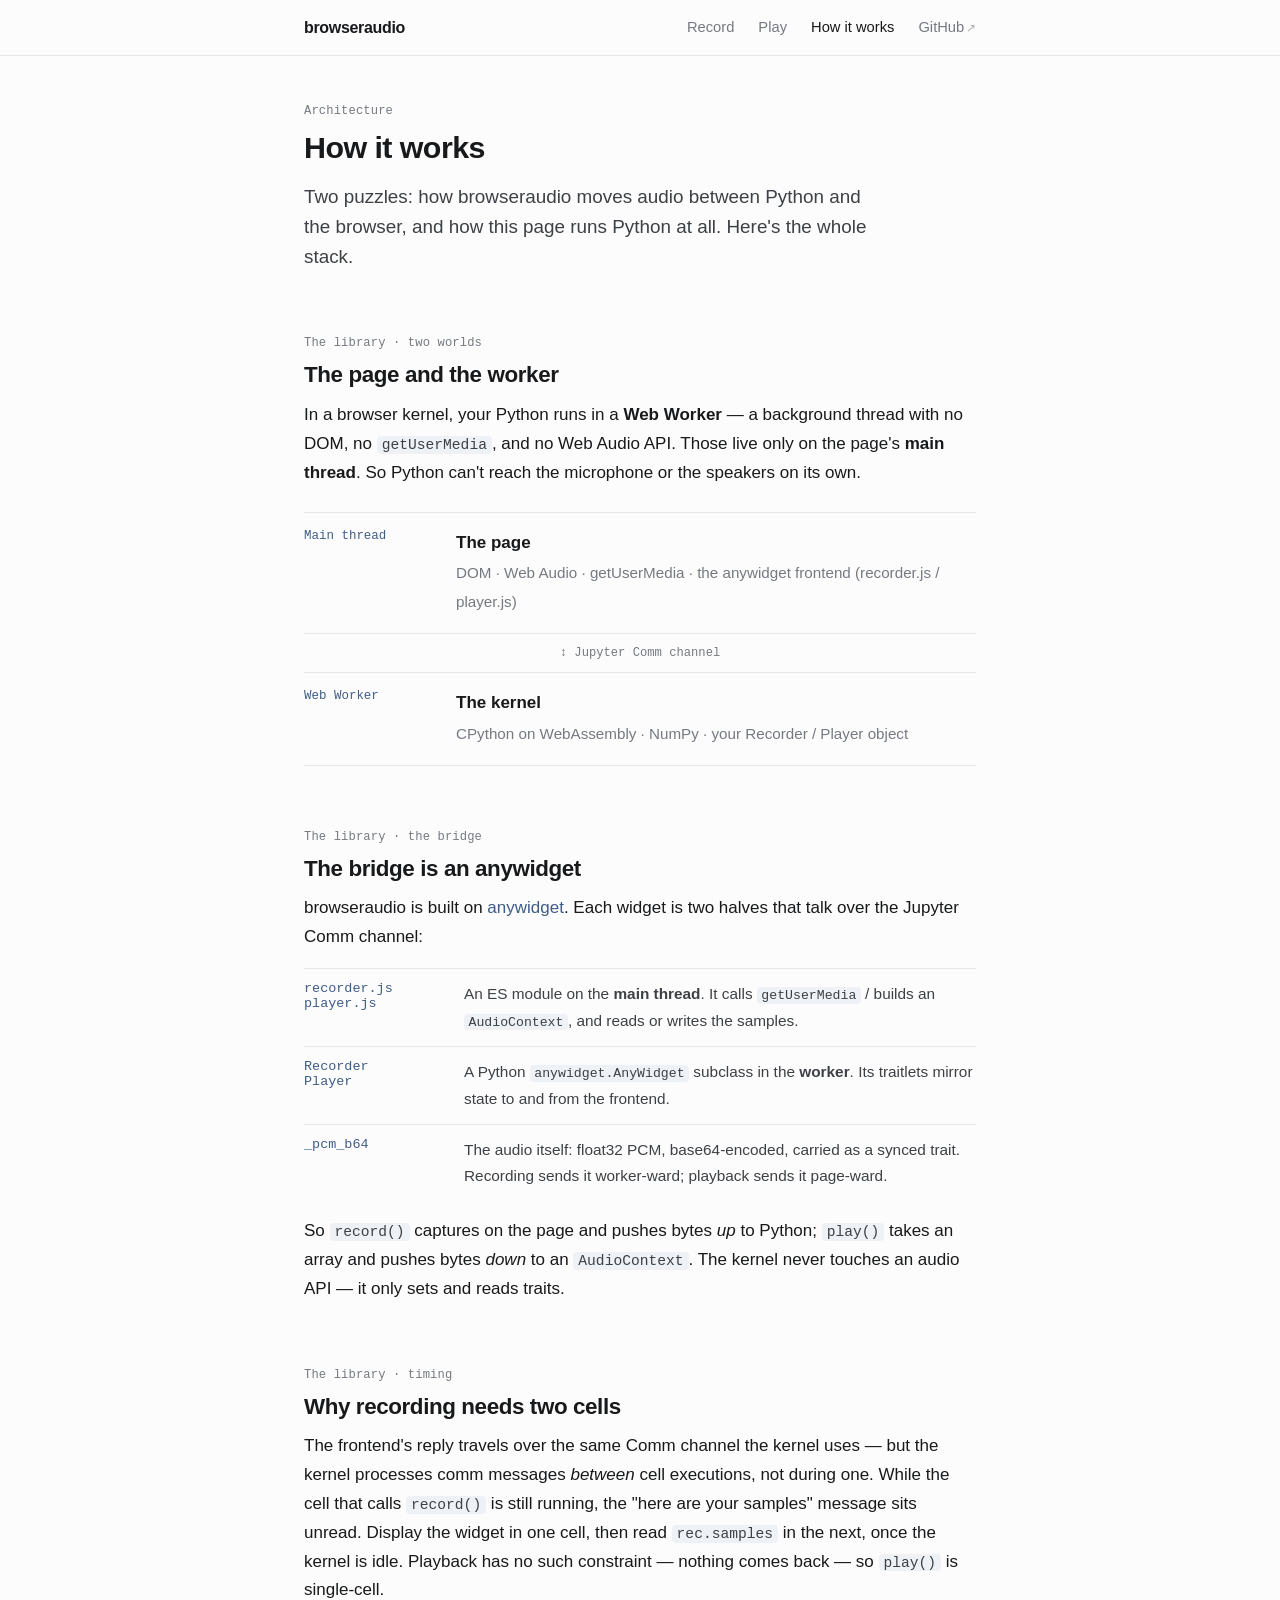
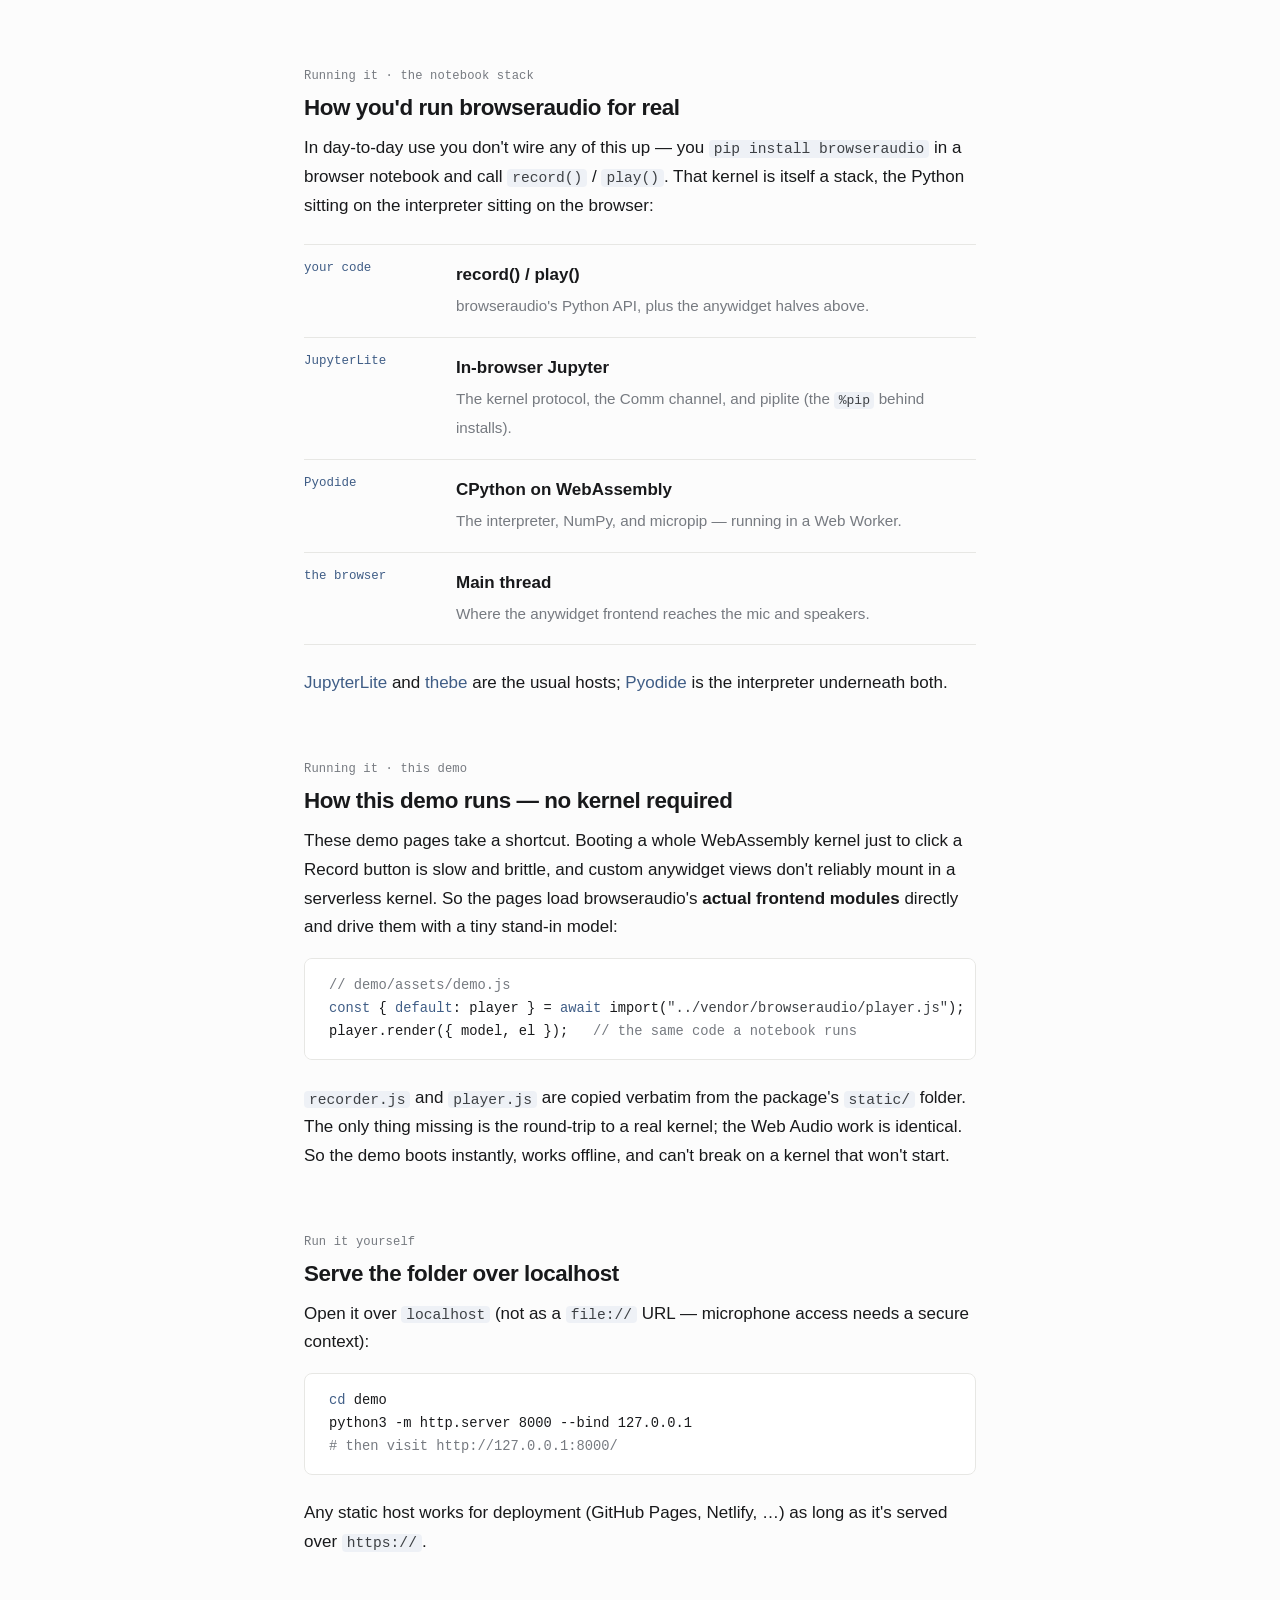
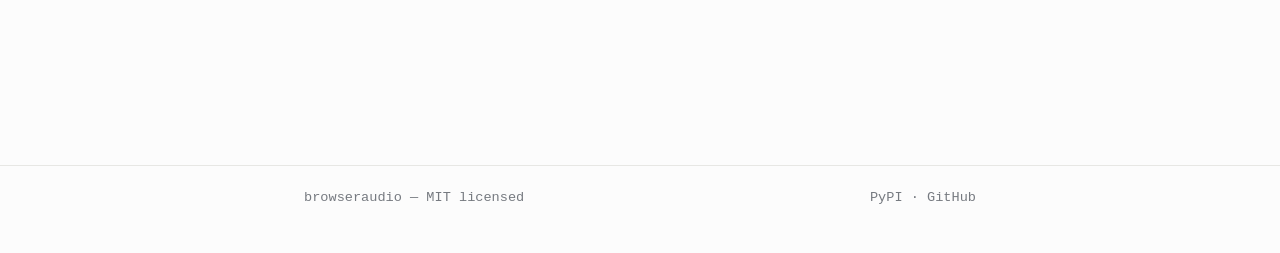
==== demo/how-it-works.html @ 26c74cc2 "Add test suite + CI workflow" ====
<!DOCTYPE html>
<html lang="en">
<head>
<meta charset="utf-8" />
<meta name="viewport" content="width=device-width, initial-scale=1" />
<title>How it works · browseraudio</title>
<meta name="description" content="The architecture behind browseraudio and this demo: anywidget, the main-thread/worker bridge, the JupyterLite / Pyodide notebook stack, and how the demo runs without a kernel." />
<link rel="stylesheet" href="assets/style.css" />
</head>
<body>

<nav class="nav">
  <div class="nav-inner wrap">
    <a class="brand" href="index.html">browseraudio</a>
    <div class="nav-links">
      <a href="record.html">Record</a>
      <a href="play.html">Play</a>
      <a href="how-it-works.html" class="active">How it works</a>
      <a class="ext" href="https://github.com/jiaweil6/browseraudio">GitHub</a>
    </div>
  </div>
</nav>

<main class="wrap">
  <p class="label">Architecture</p>
  <h1>How it works</h1>
  <p class="lead">
    Two puzzles: how browseraudio moves audio between Python and the browser, and how
    this page runs Python at all. Here's the whole stack.
  </p>

  <section>
    <p class="label">The library · two worlds</p>
    <h2>The page and the worker</h2>
    <p>
      In a browser kernel, your Python runs in a <b>Web Worker</b> — a background thread
      with no DOM, no <code>getUserMedia</code>, and no Web Audio API. Those live only on
      the page's <b>main thread</b>. So Python can't reach the microphone or the speakers
      on its own.
    </p>
    <div class="stack">
      <div class="layer">
        <span class="badge">Main thread</span>
        <span class="desc"><b>The page</b><span>DOM · Web Audio · getUserMedia · the anywidget frontend (recorder.js / player.js)</span></span>
      </div>
      <div class="split-note">↕  Jupyter Comm channel</div>
      <div class="layer">
        <span class="badge">Web Worker</span>
        <span class="desc"><b>The kernel</b><span>CPython on WebAssembly · NumPy · your Recorder / Player object</span></span>
      </div>
    </div>
  </section>

  <section>
    <p class="label">The library · the bridge</p>
    <h2>The bridge is an anywidget</h2>
    <p>
      browseraudio is built on <a href="https://anywidget.dev">anywidget</a>. Each widget
      is two halves that talk over the Jupyter Comm channel:
    </p>
    <dl class="dl">
      <div><dt>recorder.js<br>player.js</dt><dd>An ES module on the <b>main thread</b>. It calls <code>getUserMedia</code> / builds an <code>AudioContext</code>, and reads or writes the samples.</dd></div>
      <div><dt>Recorder<br>Player</dt><dd>A Python <code>anywidget.AnyWidget</code> subclass in the <b>worker</b>. Its traitlets mirror state to and from the frontend.</dd></div>
      <div><dt>_pcm_b64</dt><dd>The audio itself: float32 PCM, base64-encoded, carried as a synced trait. Recording sends it worker-ward; playback sends it page-ward.</dd></div>
    </dl>
    <p>
      So <code>record()</code> captures on the page and pushes bytes <em>up</em> to Python;
      <code>play()</code> takes an array and pushes bytes <em>down</em> to an
      <code>AudioContext</code>. The kernel never touches an audio API — it only sets and
      reads traits.
    </p>
  </section>

  <section id="two-cells">
    <p class="label">The library · timing</p>
    <h2>Why recording needs two cells</h2>
    <p>
      The frontend's reply travels over the same Comm channel the kernel uses — but the
      kernel processes comm messages <em>between</em> cell executions, not during one.
      While the cell that calls <code>record()</code> is still running, the "here are your
      samples" message sits unread. Display the widget in one cell, then read
      <code>rec.samples</code> in the next, once the kernel is idle. Playback has no such
      constraint — nothing comes back — so <code>play()</code> is single-cell.
    </p>
  </section>

  <section>
    <p class="label">Running it · the notebook stack</p>
    <h2>How you'd run browseraudio for real</h2>
    <p>
      In day-to-day use you don't wire any of this up — you <code>pip install
      browseraudio</code> in a browser notebook and call <code>record()</code> /
      <code>play()</code>. That kernel is itself a stack, the Python sitting on the
      interpreter sitting on the browser:
    </p>
    <div class="stack">
      <div class="layer"><span class="badge">your code</span><span class="desc"><b>record() / play()</b><span>browseraudio's Python API, plus the anywidget halves above.</span></span></div>
      <div class="layer"><span class="badge">JupyterLite</span><span class="desc"><b>In-browser Jupyter</b><span>The kernel protocol, the Comm channel, and piplite (the <code>%pip</code> behind installs).</span></span></div>
      <div class="layer"><span class="badge">Pyodide</span><span class="desc"><b>CPython on WebAssembly</b><span>The interpreter, NumPy, and micropip — running in a Web Worker.</span></span></div>
      <div class="layer"><span class="badge">the browser</span><span class="desc"><b>Main thread</b><span>Where the anywidget frontend reaches the mic and speakers.</span></span></div>
    </div>
    <p>
      <a href="https://jupyterlite.readthedocs.io/">JupyterLite</a> and
      <a href="https://thebe.readthedocs.io/">thebe</a> are the usual hosts;
      <a href="https://pyodide.org">Pyodide</a> is the interpreter underneath both.
    </p>
  </section>

  <section>
    <p class="label">Running it · this demo</p>
    <h2>How this demo runs — no kernel required</h2>
    <p>
      These demo pages take a shortcut. Booting a whole WebAssembly kernel just to click
      a Record button is slow and brittle, and custom anywidget views don't reliably mount
      in a serverless kernel. So the pages load browseraudio's <b>actual frontend
      modules</b> directly and drive them with a tiny stand-in model:
    </p>
    <pre class="code"><span class="c">// demo/assets/demo.js</span>
<span class="k">const</span> { <span class="k">default</span>: player } = <span class="k">await</span> import(<span class="s">"../vendor/browseraudio/player.js"</span>);
player.render({ model, el });   <span class="c">// the same code a notebook runs</span></pre>
    <p>
      <code>recorder.js</code> and <code>player.js</code> are copied verbatim from the
      package's <code>static/</code> folder. The only thing missing is the round-trip to a
      real kernel; the Web Audio work is identical. So the demo boots instantly, works
      offline, and can't break on a kernel that won't start.
    </p>
  </section>

  <section>
    <p class="label">Run it yourself</p>
    <h2>Serve the folder over localhost</h2>
    <p>Open it over <code>localhost</code> (not as a <code>file://</code> URL — microphone access needs a secure context):</p>
    <pre class="code"><span class="k">cd</span> demo
python3 -m http.server 8000 --bind 127.0.0.1
<span class="c"># then visit http://127.0.0.1:8000/</span></pre>
    <p>Any static host works for deployment (GitHub Pages, Netlify, …) as long as it's served over <code>https://</code>.</p>
  </section>
</main>

<footer>
  <div class="wrap">
    <span>browseraudio — MIT licensed</span>
    <span><a href="https://pypi.org/project/browseraudio/">PyPI</a> · <a href="https://github.com/jiaweil6/browseraudio">GitHub</a></span>
  </div>
</footer>

</body>
</html>
---- demo/assets/style.css ----
/* browseraudio demo — editorial / minimal, ink + one quiet accent */

:root {
  /* color */
  --bg: #fcfcfc;
  --surface: #ffffff;
  --ink: #18191b;
  --ink-soft: #3d4044;
  --muted: #767a80;
  --faint: #e7e7e4;            /* hairline */
  --accent: #3f5d86;           /* quiet slate-blue */
  --accent-strong: #34507a;
  --accent-tint: #eef1f6;

  /* spacing scale (8px base) */
  --s1: 4px; --s2: 8px; --s3: 12px; --s4: 16px;
  --s5: 24px; --s6: 32px; --s7: 48px; --s8: 64px; --s9: 96px;

  /* type & layout */
  --sans: -apple-system, BlinkMacSystemFont, "Segoe UI", Roboto, Helvetica, Arial, sans-serif;
  --mono: ui-monospace, SFMono-Regular, "SF Mono", Menlo, Consolas, monospace;
  --measure: 45rem;            /* ~720px reading column */
  --r: 8px;
}

@media (prefers-color-scheme: dark) {
  :root {
    --bg: #161719;
    --surface: #1b1d20;
    --ink: #e9e9e6;
    --ink-soft: #c3c4c1;
    --muted: #8d9095;
    --faint: #2a2c2f;
    --accent: #8da7cc;
    --accent-strong: #a6bbda;
    --accent-tint: #20262f;
  }
}

* { box-sizing: border-box; }
html { -webkit-text-size-adjust: 100%; }
body {
  margin: 0;
  background: var(--bg);
  color: var(--ink);
  font: 400 17px/1.7 var(--sans);
  -webkit-font-smoothing: antialiased;
}

/* ---------- Typography ---------- */
h1, h2, h3 { color: var(--ink); font-weight: 600; line-height: 1.18; letter-spacing: -0.018em; }
h1 { font-size: 1.9rem; margin: 0 0 var(--s4); }
h2 { font-size: 1.4rem; margin: 0 0 var(--s3); }
h3 { font-size: 1.05rem; margin: 0 0 var(--s2); letter-spacing: -0.01em; }
p { margin: 0 0 var(--s4); }
a { color: var(--accent); text-decoration: none; }
a:hover { color: var(--accent-strong); text-decoration: underline; text-underline-offset: 2px; }
strong, b { font-weight: 600; }
em { font-style: italic; }

.label {
  font: 0.76rem var(--mono); color: var(--muted); letter-spacing: 0.01em;
  margin: 0 0 var(--s3);
}
.lead { font-size: 1.18rem; line-height: 1.6; color: var(--ink-soft); max-width: 54ch; }
.muted { color: var(--muted); }
.mt7 { margin-top: var(--s7); }

code:not([class]) {
  font-family: var(--mono); font-size: 0.86em;
  color: var(--ink-soft); background: var(--accent-tint);
  padding: 0.06em 0.34em; border-radius: 4px;
}

/* ---------- Layout ---------- */
.wrap { max-width: var(--measure); margin: 0 auto; padding-left: var(--s5); padding-right: var(--s5); }
main { padding-top: var(--s7); padding-bottom: var(--s9); }
section { margin-top: var(--s8); }
.rule { border: 0; border-top: 1px solid var(--faint); margin: var(--s7) 0; }

/* ---------- Nav ---------- */
.nav {
  height: 56px;
  border-bottom: 1px solid var(--faint);
  position: sticky; top: 0; z-index: 50;
  background: color-mix(in srgb, var(--bg) 88%, transparent);
  backdrop-filter: saturate(140%) blur(8px);
}
.nav-inner { display: flex; align-items: center; gap: var(--s5); height: 100%; }
.brand { color: var(--ink); font-weight: 600; letter-spacing: -0.02em; font-size: 1rem; }
.brand:hover { text-decoration: none; }
.nav-links { display: flex; align-items: center; gap: var(--s5); margin-left: auto; }
.nav-links a { color: var(--muted); font-size: 0.92rem; }
.nav-links a:hover { color: var(--ink); text-decoration: none; }
.nav-links a.active { color: var(--ink); }
.nav-links .ext::after { content: "↗"; font-size: 0.8em; margin-left: 0.15em; opacity: 0.6; }

/* ---------- Hero ---------- */
.hero { padding-top: var(--s6); }
.hero h1 { font-size: clamp(2.1rem, 4.6vw, 2.7rem); line-height: 1.08; margin-bottom: var(--s4); }
.hero .lead { max-width: 38ch; }
.cta { display: flex; gap: var(--s6); margin-top: var(--s6); font-size: 1.02rem; }
.cta a { font-weight: 600; }
.cta a .arr { color: var(--muted); font-weight: 400; }
.cta a.secondary { color: var(--muted); font-weight: 500; }

/* ---------- Numbered index (features / steps) ---------- */
.index { margin: var(--s6) 0; border-top: 1px solid var(--faint); }
.index .row {
  display: grid; grid-template-columns: 2.4rem 9.5rem 1fr auto;
  gap: var(--s4); align-items: baseline;
  padding: var(--s4) 0; border-bottom: 1px solid var(--faint);
  color: var(--ink);
}
a.row:hover { text-decoration: none; }
a.row:hover .name { color: var(--accent-strong); }
a.row:hover .arr { transform: translateX(3px); }
.index .num { font: 0.82rem var(--mono); color: var(--muted); }
.index .name { font-weight: 600; }
.index .desc { color: var(--ink-soft); font-size: 0.97rem; }
.index .arr { color: var(--muted); transition: transform .12s ease; }
.index .row.soon { color: var(--muted); }
.index .row.soon .name { color: var(--muted); font-weight: 500; }
.tag { font: 0.7rem var(--mono); color: var(--muted); border: 1px solid var(--faint); padding: 0.05rem 0.4rem; border-radius: 999px; margin-left: var(--s2); }

/* ---------- Section heading ---------- */
.head { margin-bottom: var(--s5); }
.head h2 { margin-bottom: var(--s2); }

/* ---------- Run bar ---------- */
.runbar {
  display: flex; align-items: center; gap: var(--s4);
  padding: var(--s3) 0; margin: var(--s5) 0 var(--s6);
  border-top: 1px solid var(--faint); border-bottom: 1px solid var(--faint);
}
.run-all {
  background: none; border: 0; padding: 0; cursor: pointer;
  color: var(--accent); font: 600 0.92rem var(--sans);
}
.run-all:hover { color: var(--accent-strong); text-decoration: underline; text-underline-offset: 2px; }
.runbar .status { margin-left: auto; display: inline-flex; align-items: center; gap: var(--s2); font: 0.82rem var(--mono); color: var(--muted); }
.dot { width: 7px; height: 7px; border-radius: 999px; background: #4a8f5e; }
.dot.busy { background: #c08a3e; }

/* ---------- Editor cells ---------- */
.step-h { display: flex; align-items: baseline; gap: var(--s3); margin: var(--s7) 0 var(--s2); }
.step-h .n { font: 0.82rem var(--mono); color: var(--muted); }
.step-h h2 { font-size: 1.18rem; margin: 0; }

.cell { margin: var(--s4) 0 var(--s5); border: 1px solid var(--faint); border-radius: var(--r); overflow: hidden; background: var(--surface); }
.cell-head {
  display: flex; align-items: center; justify-content: space-between;
  padding: var(--s2) var(--s2) var(--s2) var(--s4);
  border-bottom: 1px solid var(--faint);
}
.cell-head .lang { font: 0.74rem var(--mono); color: var(--muted); }
.run {
  background: none; border: 0; cursor: pointer; color: var(--accent);
  font: 600 0.82rem var(--sans); padding: var(--s1) var(--s2); border-radius: 6px;
}
.run:hover { background: var(--accent-tint); color: var(--accent-strong); }
.run:active { transform: translateY(1px); }
.run[disabled] { opacity: 0.45; cursor: default; }
.cell-code {
  margin: 0; padding: var(--s4); overflow-x: auto;
  font: 0.875rem/1.7 var(--mono); color: var(--ink);
}
.cell-out { padding: var(--s4); border-top: 1px solid var(--faint); background: var(--bg); }
.cell-out::before {
  content: "output"; display: block; margin-bottom: var(--s3);
  font: 0.7rem var(--mono); letter-spacing: 0.04em; color: var(--muted);
}
.cell-out .result { margin: 0; font: 0.85rem/1.6 var(--mono); white-space: pre-wrap; color: var(--ink); }
.cell-out .muted { color: var(--muted); }

/* Python syntax highlight (hand-tagged, restrained) */
.cell-code .k { color: var(--accent); }
.cell-code .s { color: var(--ink-soft); }
.cell-code .n { color: var(--ink-soft); }
.cell-code .c { color: var(--muted); }
.cell-code .f { color: var(--ink); }

/* browseraudio's own widget elements rendered into .cell-out */
.cell-out .jupyter-button, .cell-out button {
  display: inline-flex; align-items: center; gap: var(--s1);
  background: var(--accent); color: #fff; border: 0;
  padding: var(--s2) var(--s4); border-radius: 7px;
  font: 600 0.9rem var(--sans); cursor: pointer;
}
.cell-out .jupyter-button:hover, .cell-out button:hover { background: var(--accent-strong); }
.cell-out button[disabled] { opacity: 0.5; cursor: default; }
.cell-out audio { display: block; width: 100%; margin-top: var(--s3); }
.cell-out > span { font: 0.84rem var(--mono); color: var(--muted); margin-left: var(--s2); }

/* ---------- Callout ---------- */
.callout {
  margin: var(--s5) 0; padding: var(--s1) 0 var(--s1) var(--s4);
  border-left: 2px solid var(--faint); color: var(--ink-soft);
  font-size: 0.96rem; line-height: 1.6;
}
.callout b { color: var(--ink); }

/* ---------- Static code block ---------- */
.code {
  font: 0.86rem/1.65 var(--mono); color: var(--ink);
  background: var(--surface); border: 1px solid var(--faint); border-radius: var(--r);
  padding: var(--s4) var(--s5); overflow-x: auto; margin: var(--s4) 0 var(--s5);
}
.code .c { color: var(--muted); }
.code .k { color: var(--accent); }
.code .s { color: var(--ink-soft); }

/* ---------- Stack (how it works) ---------- */
.stack { margin: var(--s5) 0; border-top: 1px solid var(--faint); }
.layer {
  display: grid; grid-template-columns: 8.5rem 1fr; gap: var(--s4);
  padding: var(--s4) 0; border-bottom: 1px solid var(--faint);
}
.layer .badge { font: 0.78rem var(--mono); color: var(--accent); }
.layer .desc b { display: block; margin-bottom: 2px; }
.layer .desc span { color: var(--muted); font-size: 0.95rem; }
.split-note {
  padding: var(--s3) 0; font: 0.76rem var(--mono); color: var(--muted);
  text-align: center; border-bottom: 1px solid var(--faint);
}

/* ---------- Definition list ---------- */
.dl { margin: var(--s4) 0; }
.dl div { display: grid; grid-template-columns: 9rem 1fr; gap: var(--s4); padding: var(--s3) 0; border-top: 1px solid var(--faint); }
.dl dt { margin: 0; font: 0.84rem var(--mono); color: var(--accent); }
.dl dd { margin: 0; color: var(--ink-soft); font-size: 0.96rem; }

/* ---------- Footer ---------- */
footer { margin-top: var(--s9); border-top: 1px solid var(--faint); }
footer .wrap {
  display: flex; justify-content: space-between; gap: var(--s4); flex-wrap: wrap;
  padding-top: var(--s5); padding-bottom: var(--s7);
  font: 0.85rem var(--mono); color: var(--muted);
}
footer a { color: var(--muted); }
footer a:hover { color: var(--ink); }

/* ---------- Responsive ---------- */
@media (max-width: 640px) {
  .index .row { grid-template-columns: 2rem 1fr; row-gap: var(--s1); }
  .index .desc { grid-column: 2; }
  .index .arr { display: none; }
  .layer { grid-template-columns: 1fr; gap: var(--s1); }
  .dl div { grid-template-columns: 1fr; gap: var(--s1); }
  .cta { flex-direction: column; gap: var(--s3); }
  .nav-links { gap: var(--s4); }
  .nav-links a:not(.active):not(.ext) { display: none; }
}
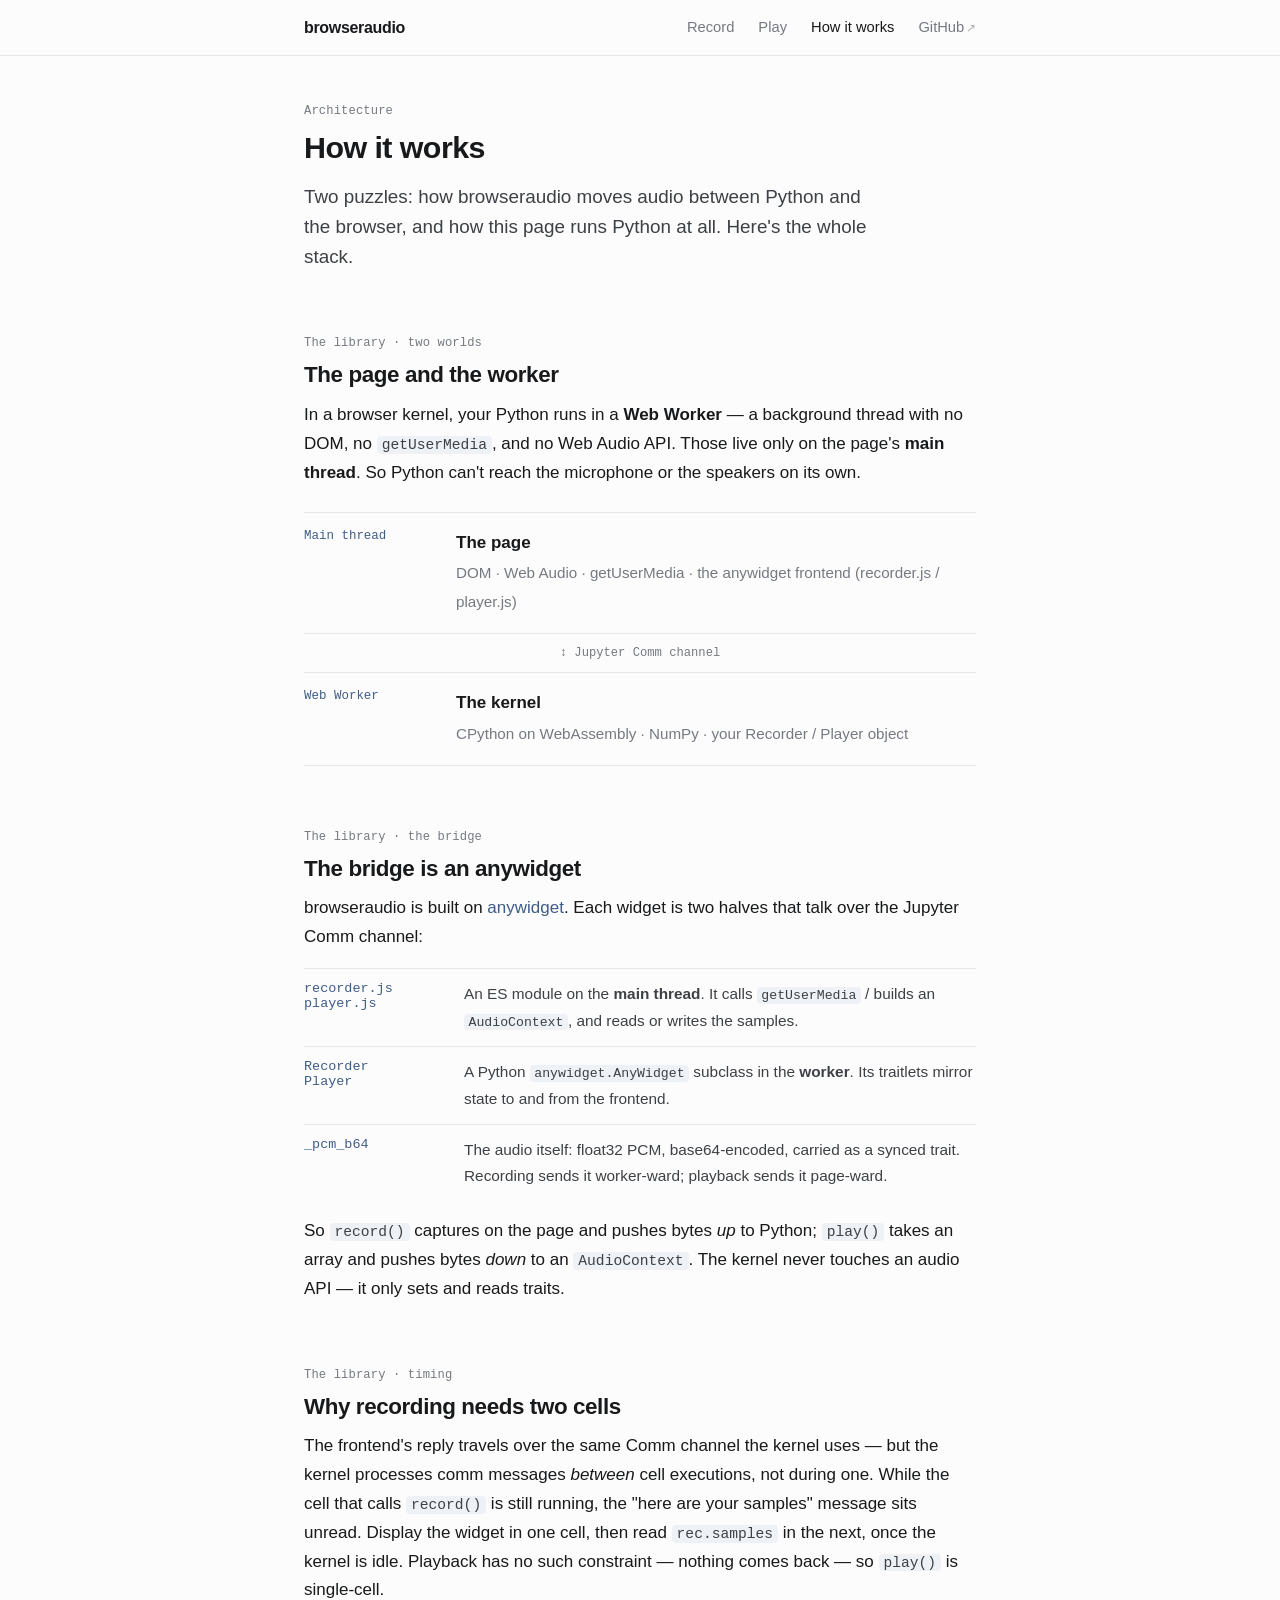
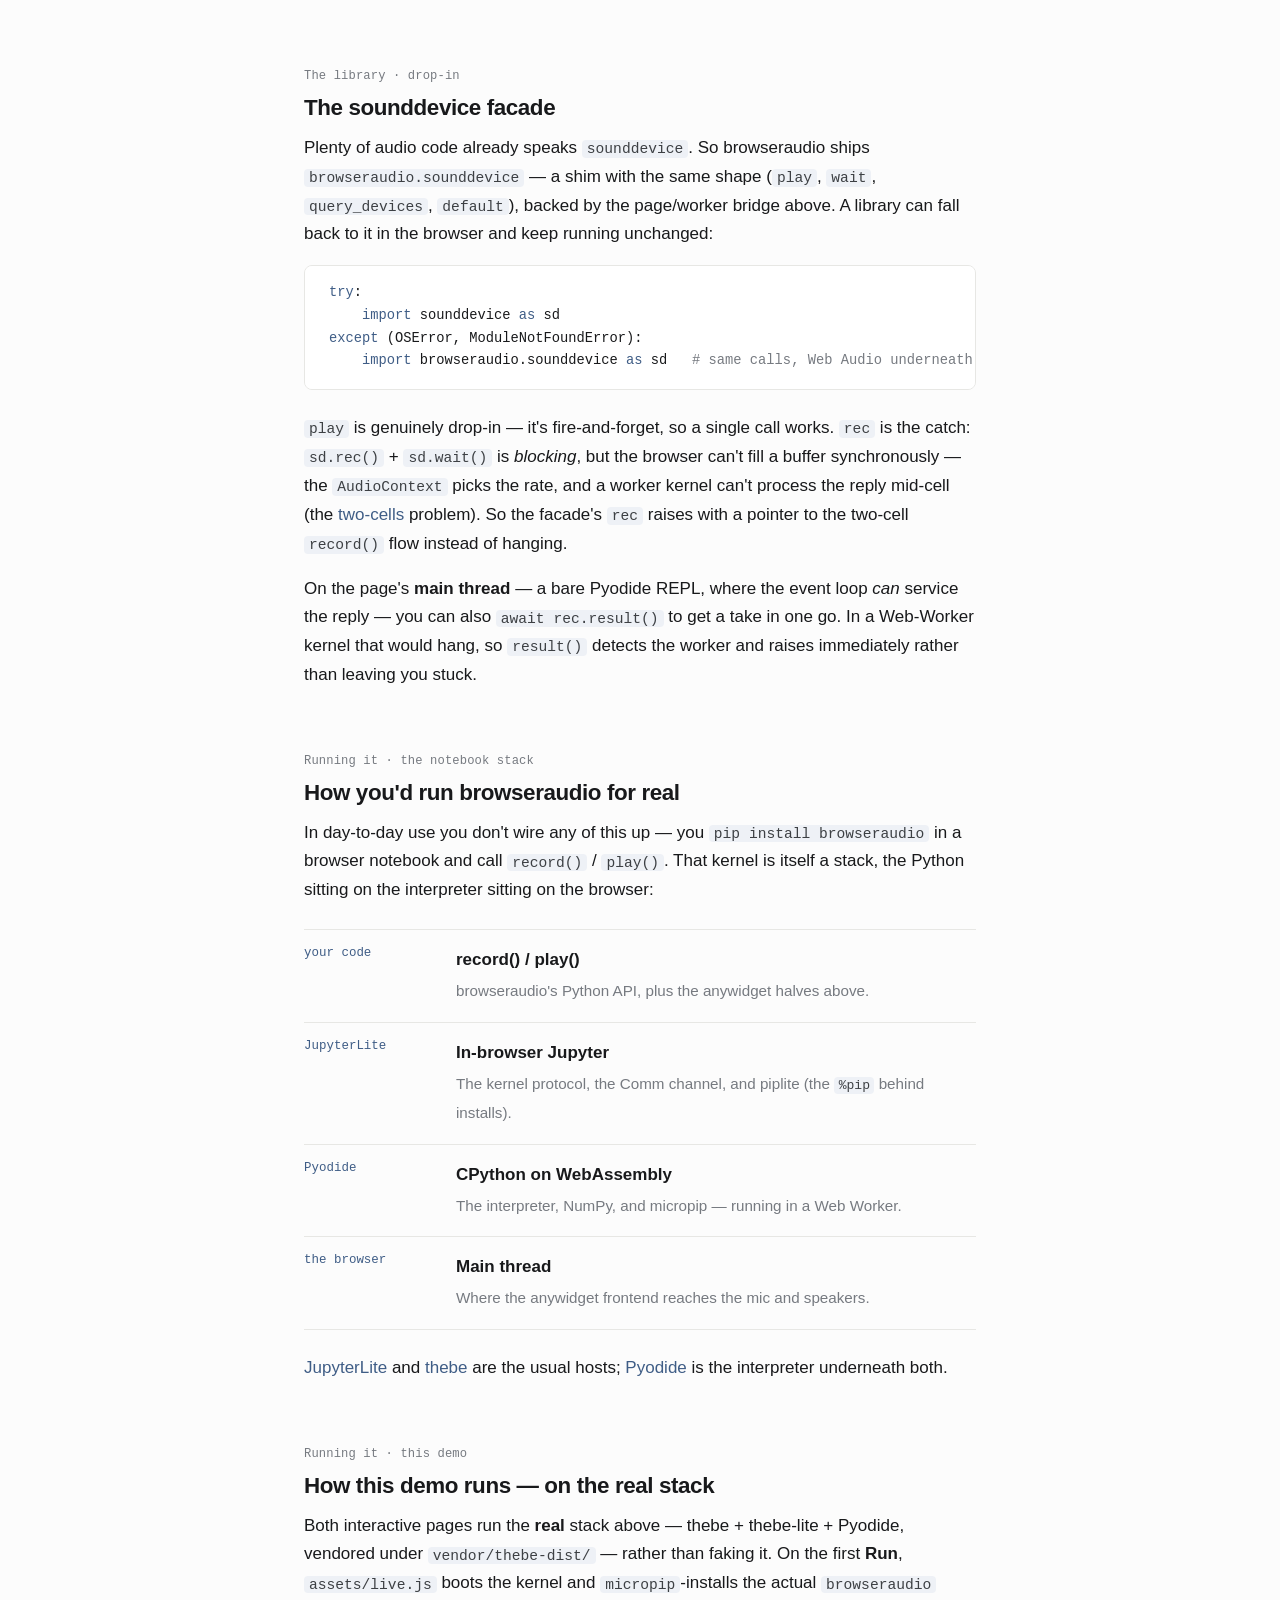
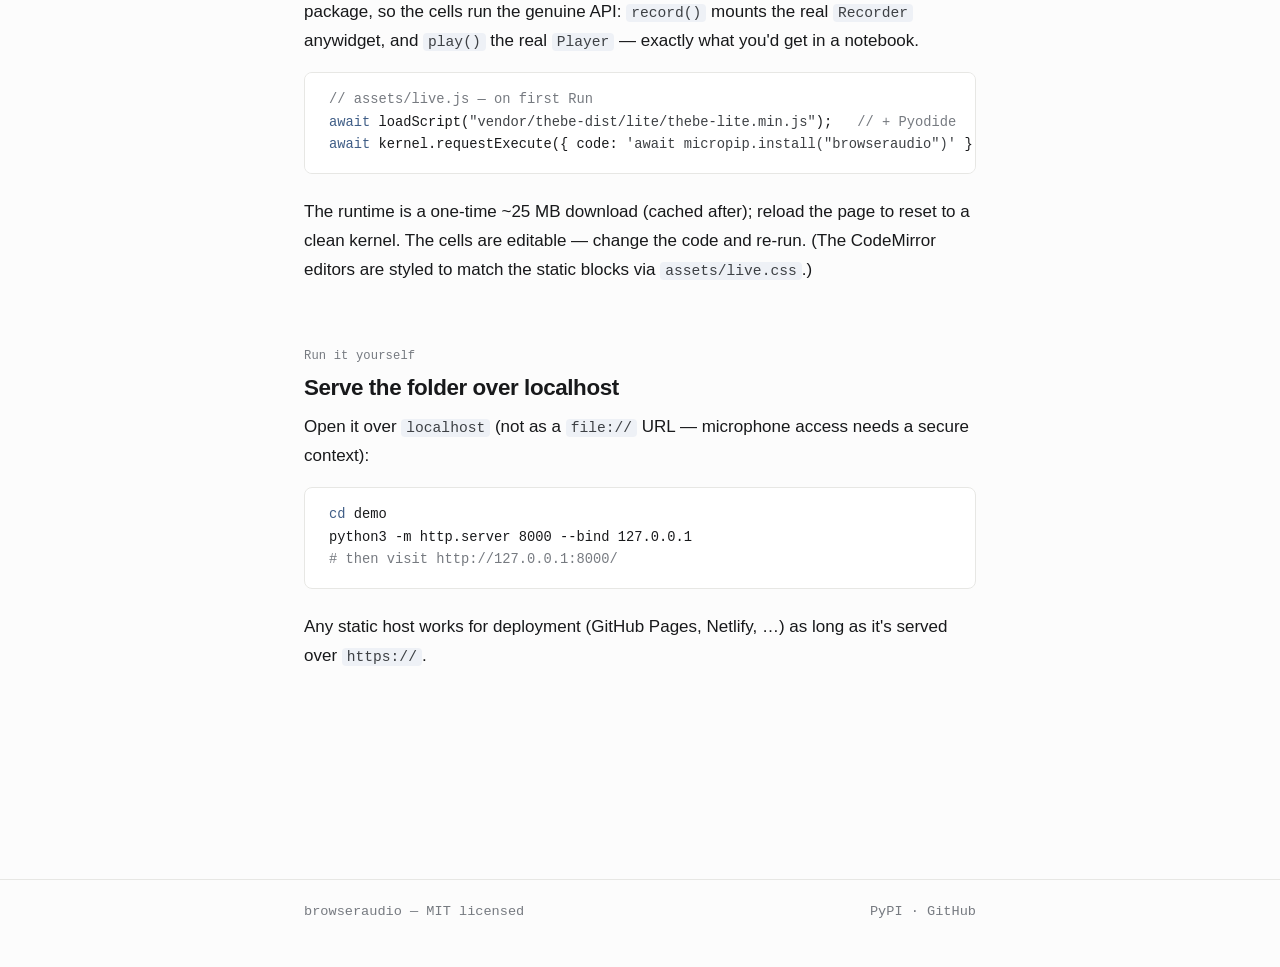
==== commit 0de6fd4a: "v0.3.0" ====
--- a/demo/how-it-works.html
+++ b/demo/how-it-works.html
@@ -4,7 +4,7 @@
 <meta charset="utf-8" />
 <meta name="viewport" content="width=device-width, initial-scale=1" />
 <title>How it works · browseraudio</title>
-<meta name="description" content="The architecture behind browseraudio and this demo: anywidget, the main-thread/worker bridge, the JupyterLite / Pyodide notebook stack, and how the demo runs without a kernel." />
+<meta name="description" content="The architecture behind browseraudio: anywidget, the main-thread/worker bridge, the sounddevice facade, the JupyterLite / Pyodide notebook stack, and how the demo runs the real thebe + Pyodide kernel in the browser." />
 <link rel="stylesheet" href="assets/style.css" />
 </head>
 <body>
@@ -84,6 +84,37 @@
     </p>
   </section>
 
+  <section id="facade">
+    <p class="label">The library · drop-in</p>
+    <h2>The sounddevice facade</h2>
+    <p>
+      Plenty of audio code already speaks
+      <a href="https://python-sounddevice.readthedocs.io"><code>sounddevice</code></a>. So
+      browseraudio ships <code>browseraudio.sounddevice</code> — a shim with the same shape
+      (<code>play</code>, <code>wait</code>, <code>query_devices</code>, <code>default</code>),
+      backed by the page/worker bridge above. A library can fall back to it in the browser and
+      keep running unchanged:
+    </p>
+    <pre class="code"><span class="k">try</span>:
+    <span class="k">import</span> sounddevice <span class="k">as</span> sd
+<span class="k">except</span> (OSError, ModuleNotFoundError):
+    <span class="k">import</span> browseraudio.sounddevice <span class="k">as</span> sd   <span class="c"># same calls, Web Audio underneath</span></pre>
+    <p>
+      <code>play</code> is genuinely drop-in — it's fire-and-forget, so a single call works.
+      <code>rec</code> is the catch: <code>sd.rec()</code> + <code>sd.wait()</code> is
+      <em>blocking</em>, but the browser can't fill a buffer synchronously — the
+      <code>AudioContext</code> picks the rate, and a worker kernel can't process the reply
+      mid-cell (the <a href="#two-cells">two-cells</a> problem). So the facade's <code>rec</code>
+      raises with a pointer to the two-cell <code>record()</code> flow instead of hanging.
+    </p>
+    <p>
+      On the page's <b>main thread</b> — a bare Pyodide REPL, where the event loop <em>can</em>
+      service the reply — you can also <code>await rec.result()</code> to get a take in one go. In
+      a Web-Worker kernel that would hang, so <code>result()</code> detects the worker and raises
+      immediately rather than leaving you stuck.
+    </p>
+  </section>
+
   <section>
     <p class="label">Running it · the notebook stack</p>
     <h2>How you'd run browseraudio for real</h2>
@@ -108,21 +139,22 @@
 
   <section>
     <p class="label">Running it · this demo</p>
-    <h2>How this demo runs — no kernel required</h2>
+    <h2>How this demo runs — on the real stack</h2>
     <p>
-      These demo pages take a shortcut. Booting a whole WebAssembly kernel just to click
-      a Record button is slow and brittle, and custom anywidget views don't reliably mount
-      in a serverless kernel. So the pages load browseraudio's <b>actual frontend
-      modules</b> directly and drive them with a tiny stand-in model:
+      Both interactive pages run the <b>real</b> stack above — thebe + thebe-lite + Pyodide,
+      vendored under <code>vendor/thebe-dist/</code> — rather than faking it. On the first
+      <b>Run</b>, <code>assets/live.js</code> boots the kernel and <code>micropip</code>-installs
+      the actual <code>browseraudio</code> package, so the cells run the genuine API:
+      <code>record()</code> mounts the real <code>Recorder</code> anywidget, and
+      <code>play()</code> the real <code>Player</code> — exactly what you'd get in a notebook.
     </p>
-    <pre class="code"><span class="c">// demo/assets/demo.js</span>
-<span class="k">const</span> { <span class="k">default</span>: player } = <span class="k">await</span> import(<span class="s">"../vendor/browseraudio/player.js"</span>);
-player.render({ model, el });   <span class="c">// the same code a notebook runs</span></pre>
+    <pre class="code"><span class="c">// assets/live.js — on first Run</span>
+<span class="k">await</span> loadScript(<span class="s">"vendor/thebe-dist/lite/thebe-lite.min.js"</span>);   <span class="c">// + Pyodide</span>
+<span class="k">await</span> kernel.requestExecute({ code: <span class="s">'await micropip.install("browseraudio")'</span> });</pre>
     <p>
-      <code>recorder.js</code> and <code>player.js</code> are copied verbatim from the
-      package's <code>static/</code> folder. The only thing missing is the round-trip to a
-      real kernel; the Web Audio work is identical. So the demo boots instantly, works
-      offline, and can't break on a kernel that won't start.
+      The runtime is a one-time ~25 MB download (cached after); reload the page to reset to a
+      clean kernel. The cells are editable — change the code and re-run. (The CodeMirror
+      editors are styled to match the static blocks via <code>assets/live.css</code>.)
     </p>
   </section>
 
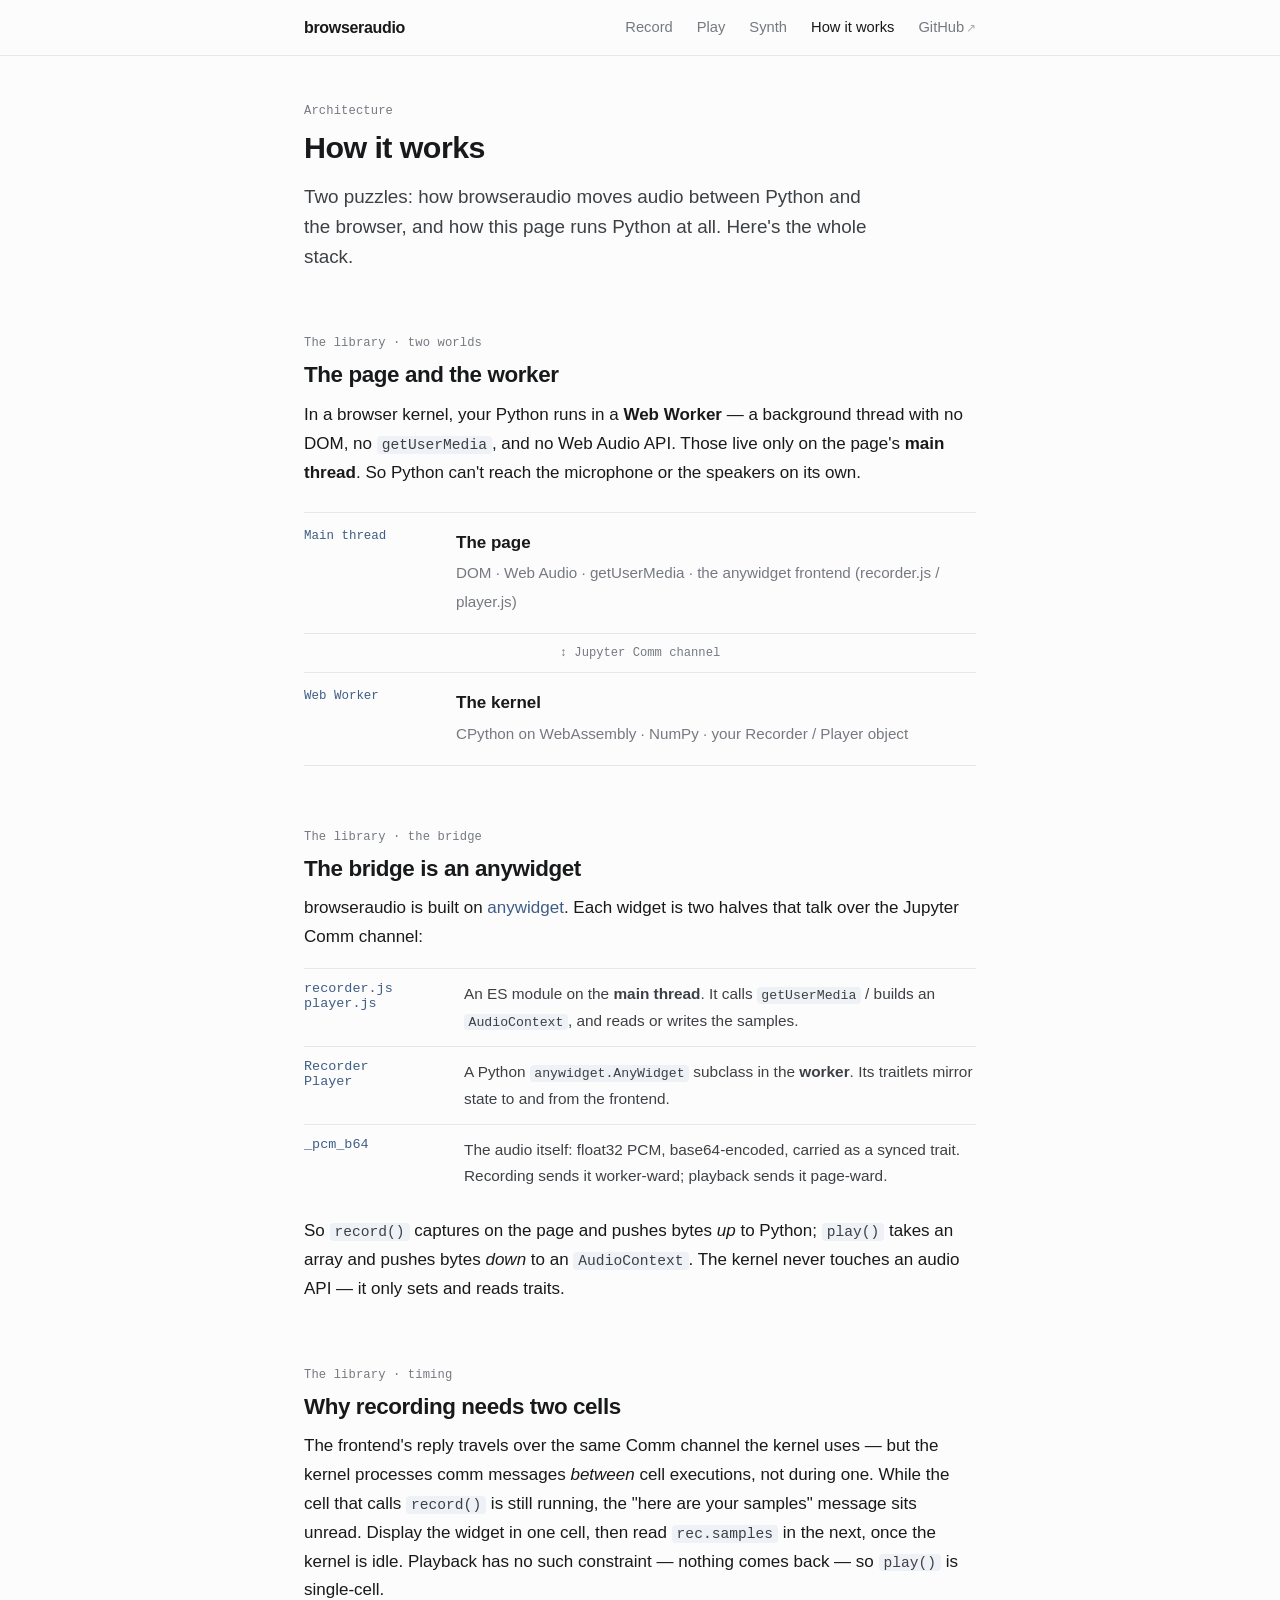
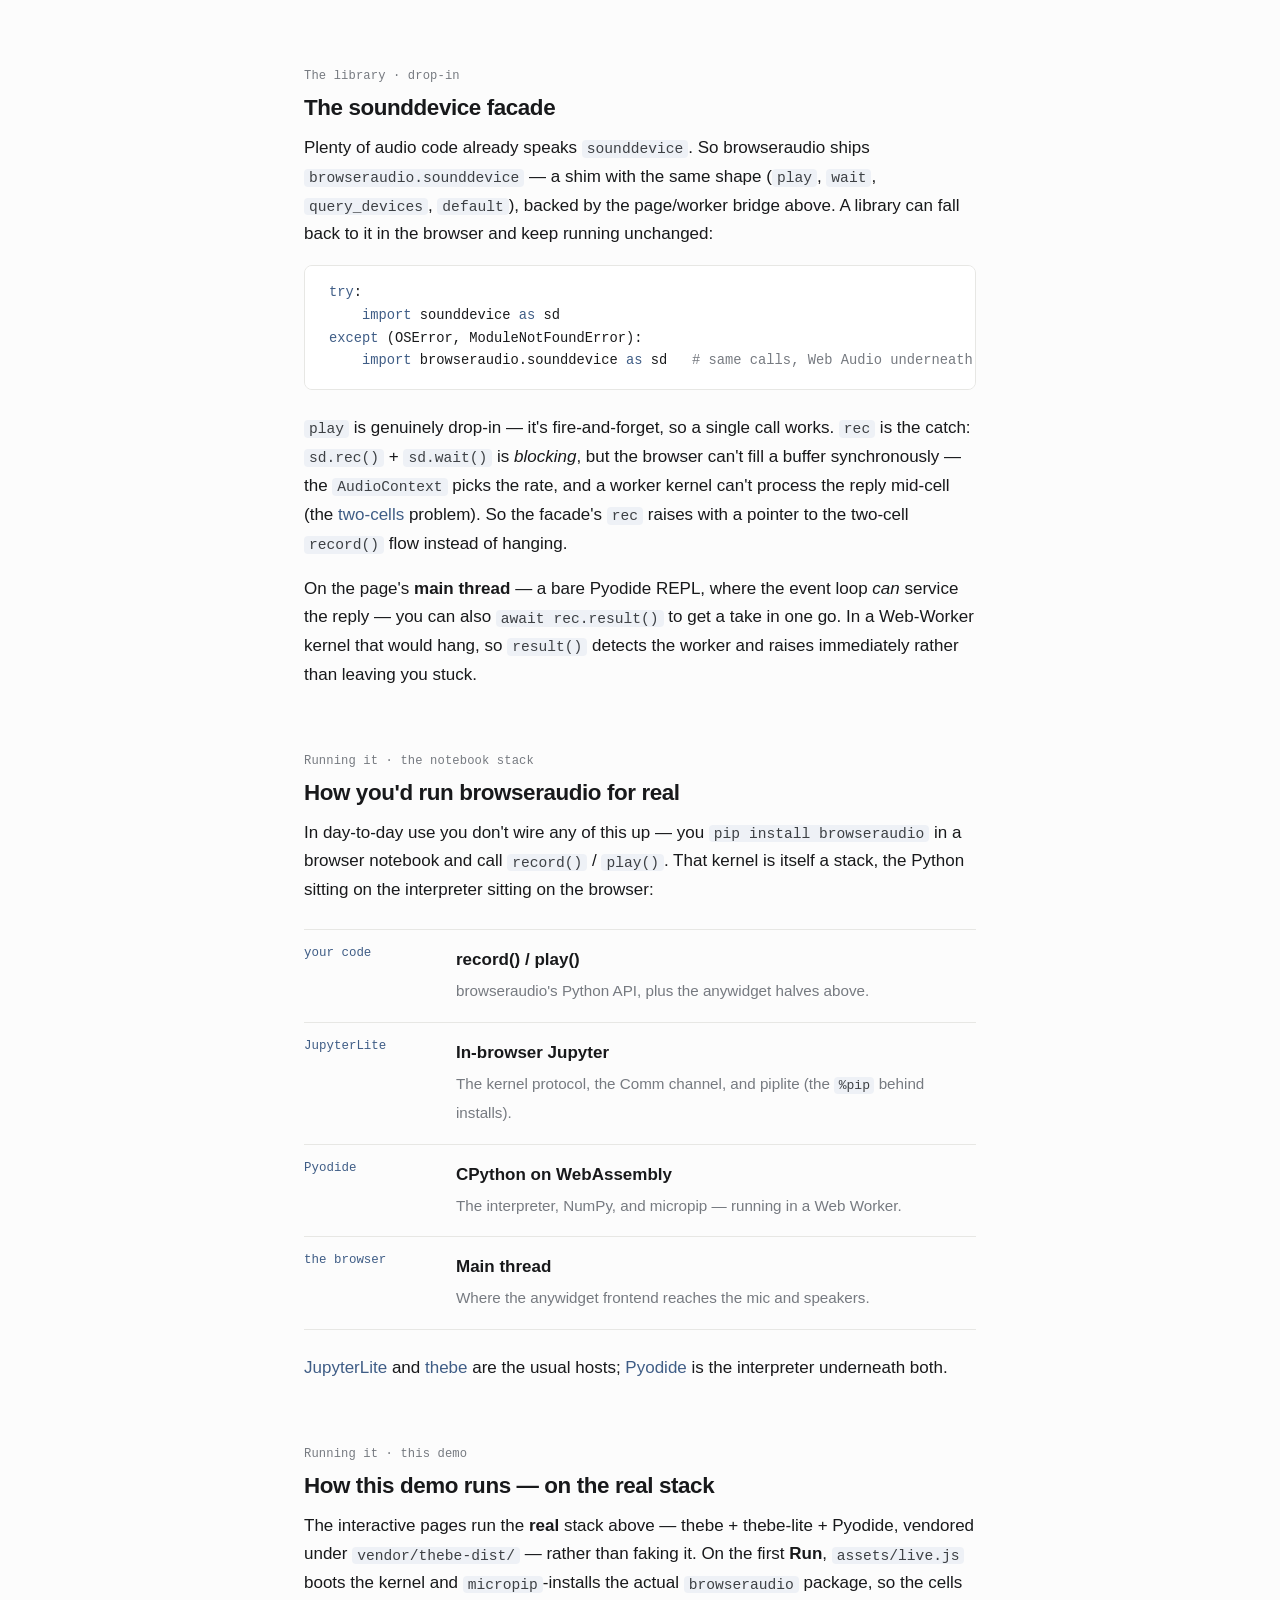
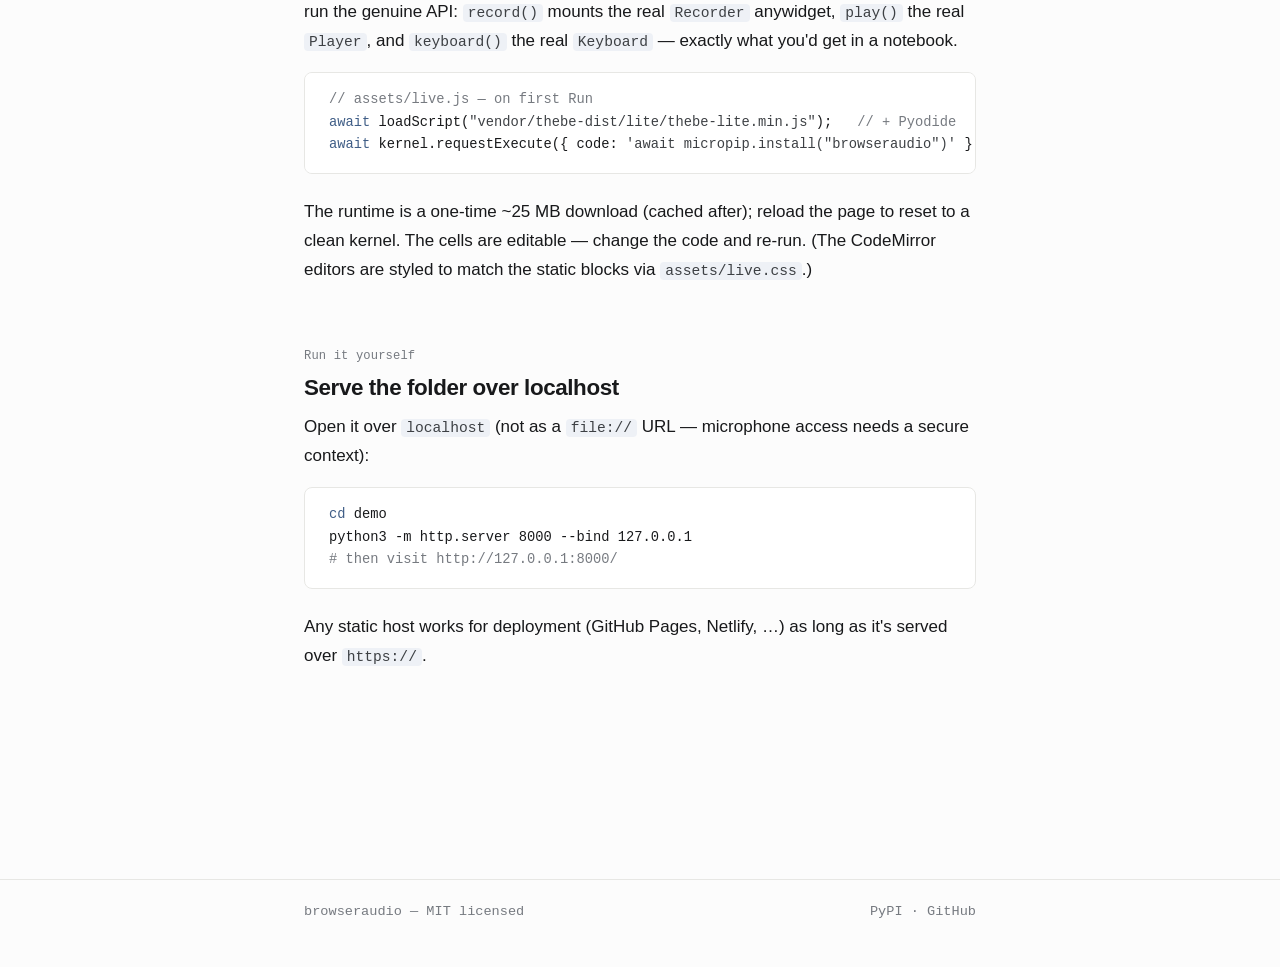
==== commit fd445bf5: "Add Keyboard: a computer-keyboard synth voiced in the browser Python designs the sound once (a rende" ====
--- a/demo/how-it-works.html
+++ b/demo/how-it-works.html
@@ -15,6 +15,7 @@
     <div class="nav-links">
       <a href="record.html">Record</a>
       <a href="play.html">Play</a>
+      <a href="synth.html">Synth</a>
       <a href="how-it-works.html" class="active">How it works</a>
       <a class="ext" href="https://github.com/jiaweil6/browseraudio">GitHub</a>
     </div>
@@ -141,12 +142,13 @@
     <p class="label">Running it · this demo</p>
     <h2>How this demo runs — on the real stack</h2>
     <p>
-      Both interactive pages run the <b>real</b> stack above — thebe + thebe-lite + Pyodide,
+      The interactive pages run the <b>real</b> stack above — thebe + thebe-lite + Pyodide,
       vendored under <code>vendor/thebe-dist/</code> — rather than faking it. On the first
       <b>Run</b>, <code>assets/live.js</code> boots the kernel and <code>micropip</code>-installs
       the actual <code>browseraudio</code> package, so the cells run the genuine API:
-      <code>record()</code> mounts the real <code>Recorder</code> anywidget, and
-      <code>play()</code> the real <code>Player</code> — exactly what you'd get in a notebook.
+      <code>record()</code> mounts the real <code>Recorder</code> anywidget,
+      <code>play()</code> the real <code>Player</code>, and <code>keyboard()</code> the real
+      <code>Keyboard</code> — exactly what you'd get in a notebook.
     </p>
     <pre class="code"><span class="c">// assets/live.js — on first Run</span>
 <span class="k">await</span> loadScript(<span class="s">"vendor/thebe-dist/lite/thebe-lite.min.js"</span>);   <span class="c">// + Pyodide</span>
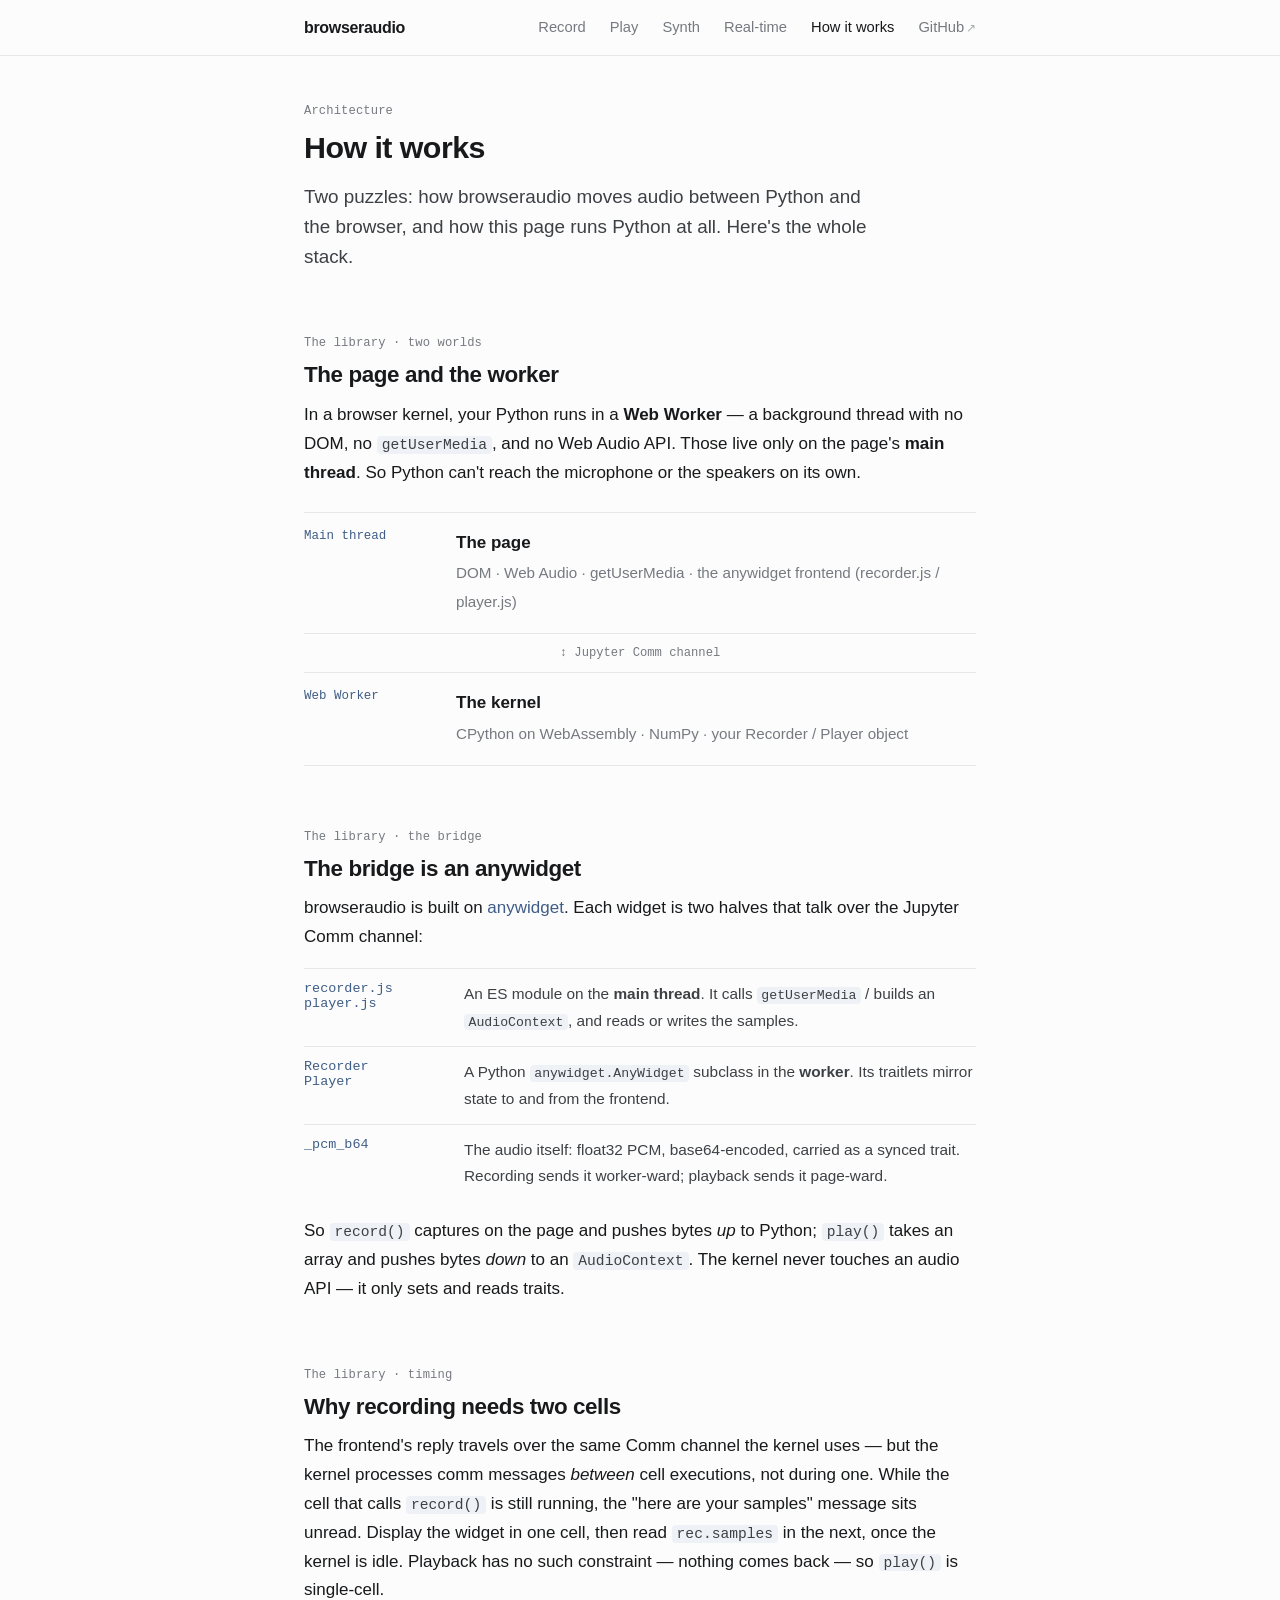
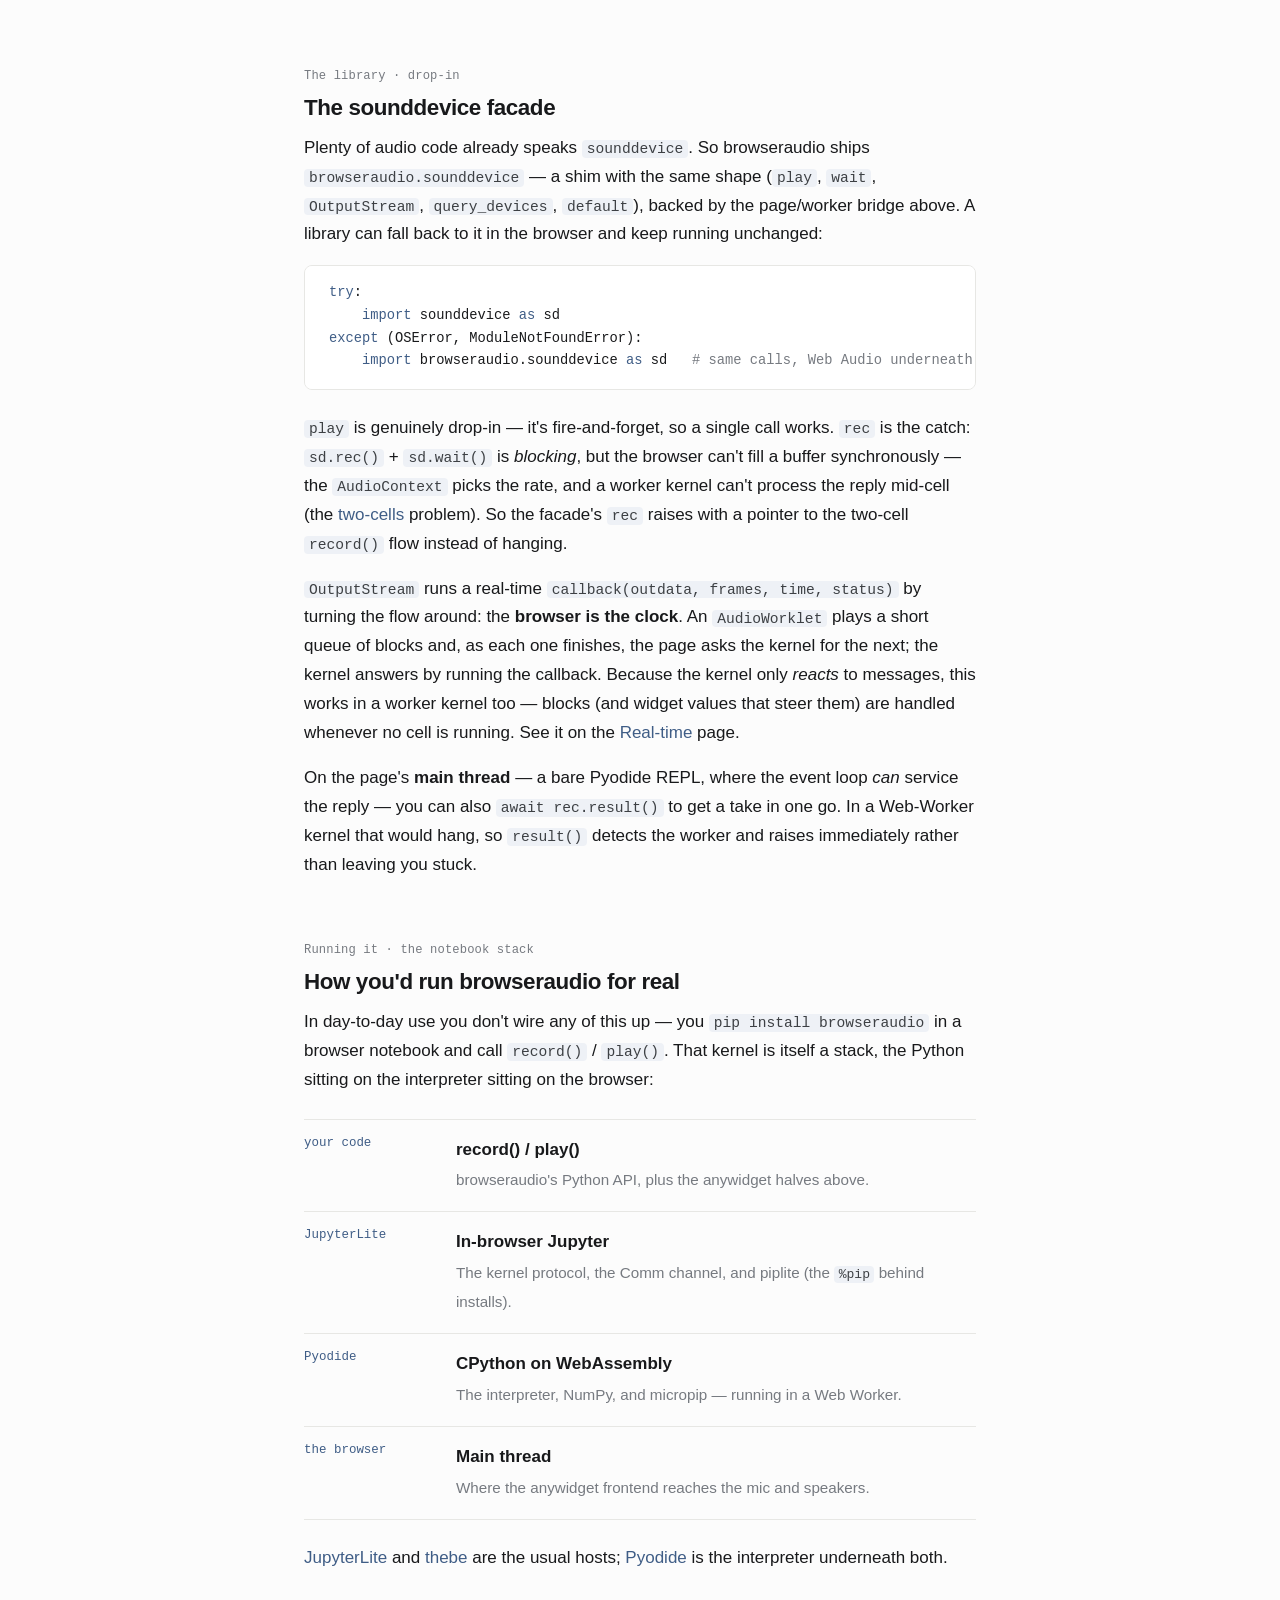
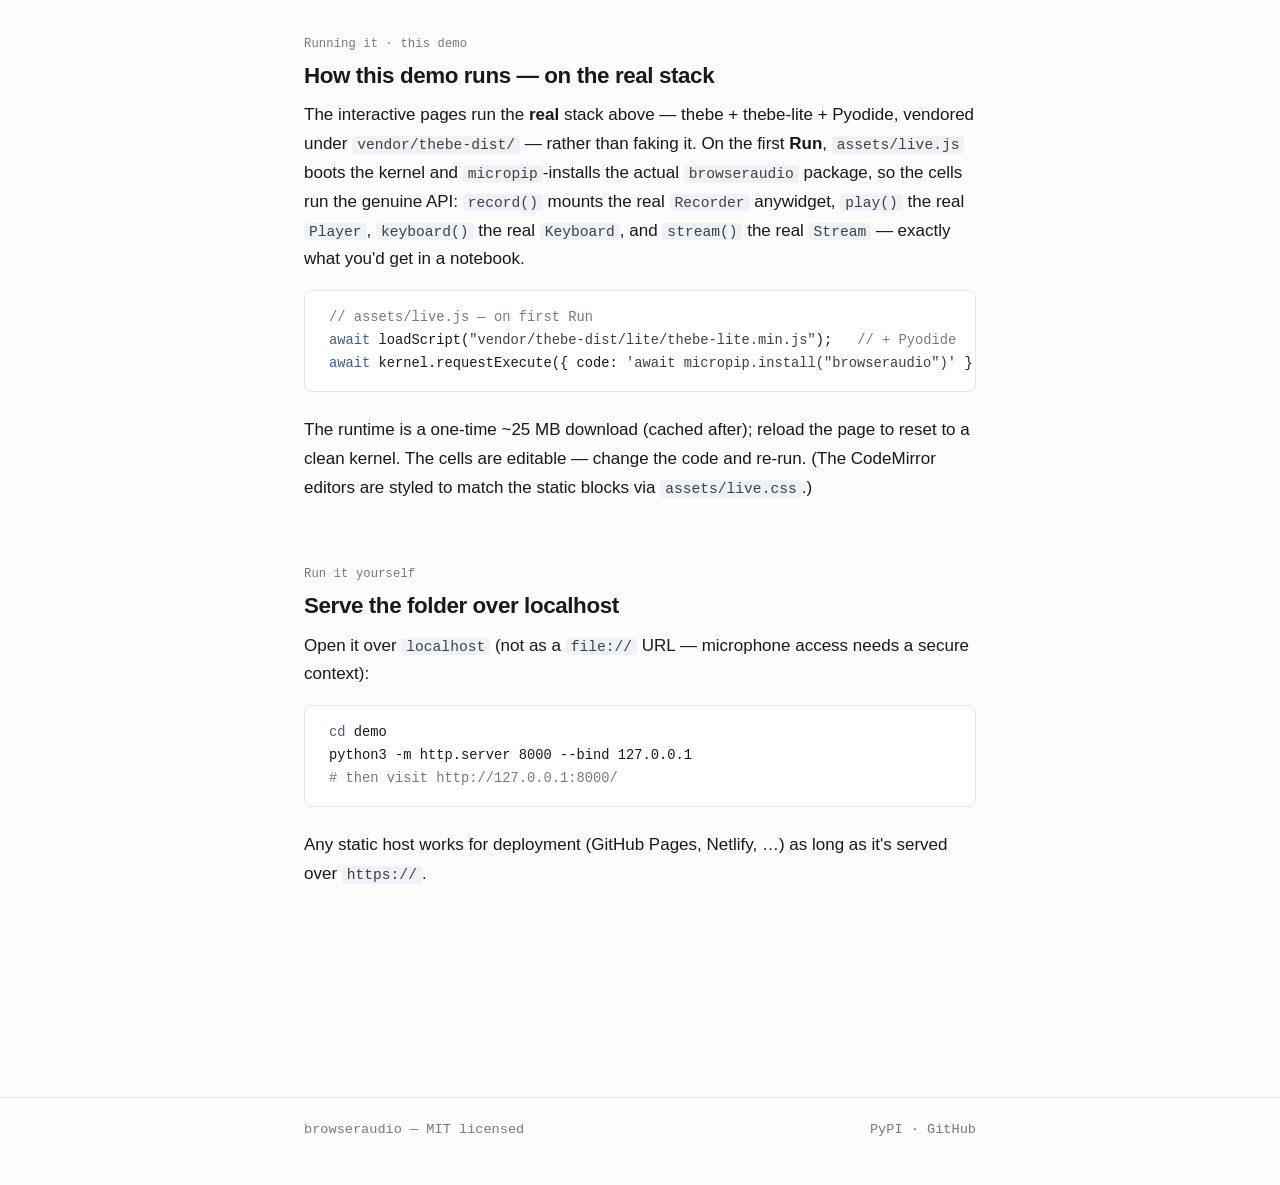
==== commit 884906bb: "demo: add a Real-time page realtime.html runs stream() and sounddevice.OutputStream on the live theb" ====
--- a/demo/how-it-works.html
+++ b/demo/how-it-works.html
@@ -16,6 +16,7 @@
       <a href="record.html">Record</a>
       <a href="play.html">Play</a>
       <a href="synth.html">Synth</a>
+      <a href="realtime.html">Real-time</a>
       <a href="how-it-works.html" class="active">How it works</a>
       <a class="ext" href="https://github.com/jiaweil6/browseraudio">GitHub</a>
     </div>
@@ -92,7 +93,8 @@
       Plenty of audio code already speaks
       <a href="https://python-sounddevice.readthedocs.io"><code>sounddevice</code></a>. So
       browseraudio ships <code>browseraudio.sounddevice</code> — a shim with the same shape
-      (<code>play</code>, <code>wait</code>, <code>query_devices</code>, <code>default</code>),
+      (<code>play</code>, <code>wait</code>, <code>OutputStream</code>, <code>query_devices</code>,
+      <code>default</code>),
       backed by the page/worker bridge above. A library can fall back to it in the browser and
       keep running unchanged:
     </p>
@@ -107,6 +109,14 @@
       <code>AudioContext</code> picks the rate, and a worker kernel can't process the reply
       mid-cell (the <a href="#two-cells">two-cells</a> problem). So the facade's <code>rec</code>
       raises with a pointer to the two-cell <code>record()</code> flow instead of hanging.
+    </p>
+    <p>
+      <code>OutputStream</code> runs a real-time <code>callback(outdata, frames, time, status)</code>
+      by turning the flow around: the <b>browser is the clock</b>. An <code>AudioWorklet</code>
+      plays a short queue of blocks and, as each one finishes, the page asks the kernel for the
+      next; the kernel answers by running the callback. Because the kernel only <em>reacts</em> to
+      messages, this works in a worker kernel too — blocks (and widget values that steer them) are
+      handled whenever no cell is running. See it on the <a href="realtime.html">Real-time</a> page.
     </p>
     <p>
       On the page's <b>main thread</b> — a bare Pyodide REPL, where the event loop <em>can</em>
@@ -147,8 +157,9 @@
       <b>Run</b>, <code>assets/live.js</code> boots the kernel and <code>micropip</code>-installs
       the actual <code>browseraudio</code> package, so the cells run the genuine API:
       <code>record()</code> mounts the real <code>Recorder</code> anywidget,
-      <code>play()</code> the real <code>Player</code>, and <code>keyboard()</code> the real
-      <code>Keyboard</code> — exactly what you'd get in a notebook.
+      <code>play()</code> the real <code>Player</code>, <code>keyboard()</code> the real
+      <code>Keyboard</code>, and <code>stream()</code> the real <code>Stream</code> — exactly
+      what you'd get in a notebook.
     </p>
     <pre class="code"><span class="c">// assets/live.js — on first Run</span>
 <span class="k">await</span> loadScript(<span class="s">"vendor/thebe-dist/lite/thebe-lite.min.js"</span>);   <span class="c">// + Pyodide</span>
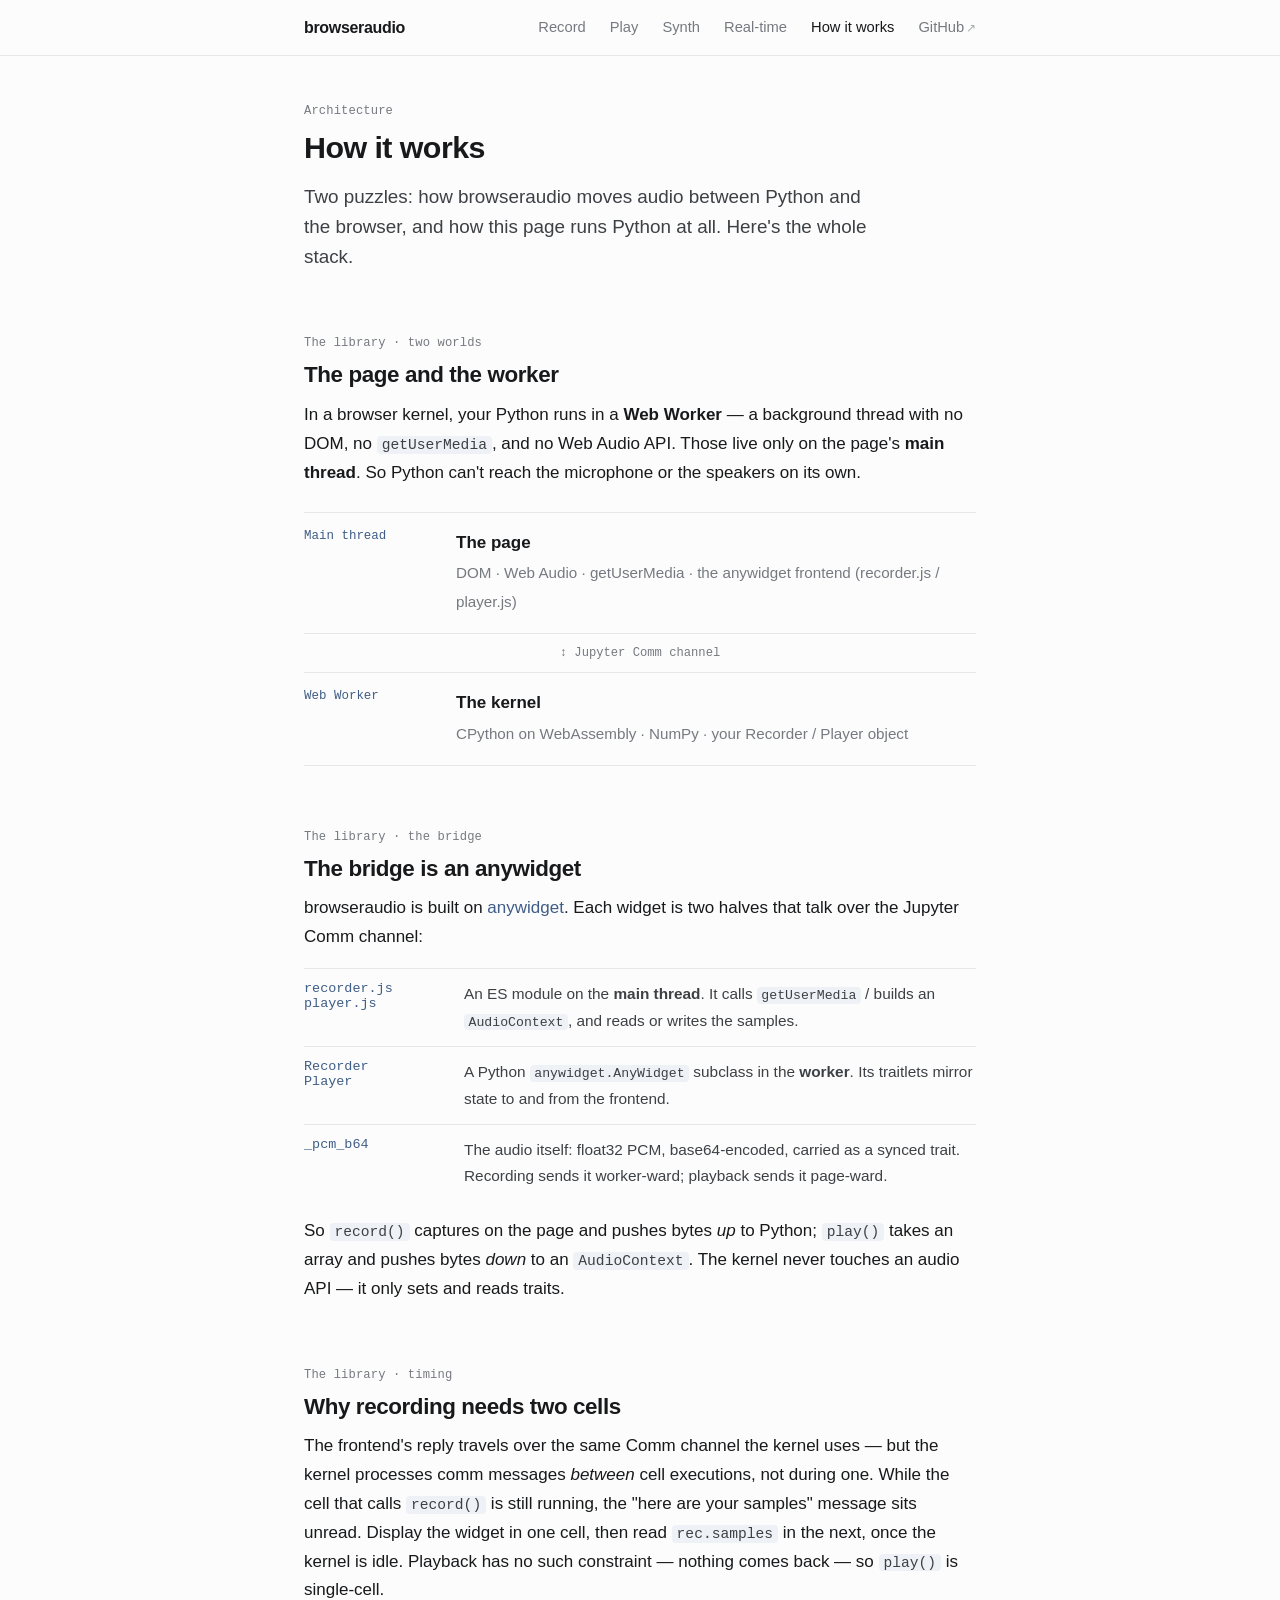
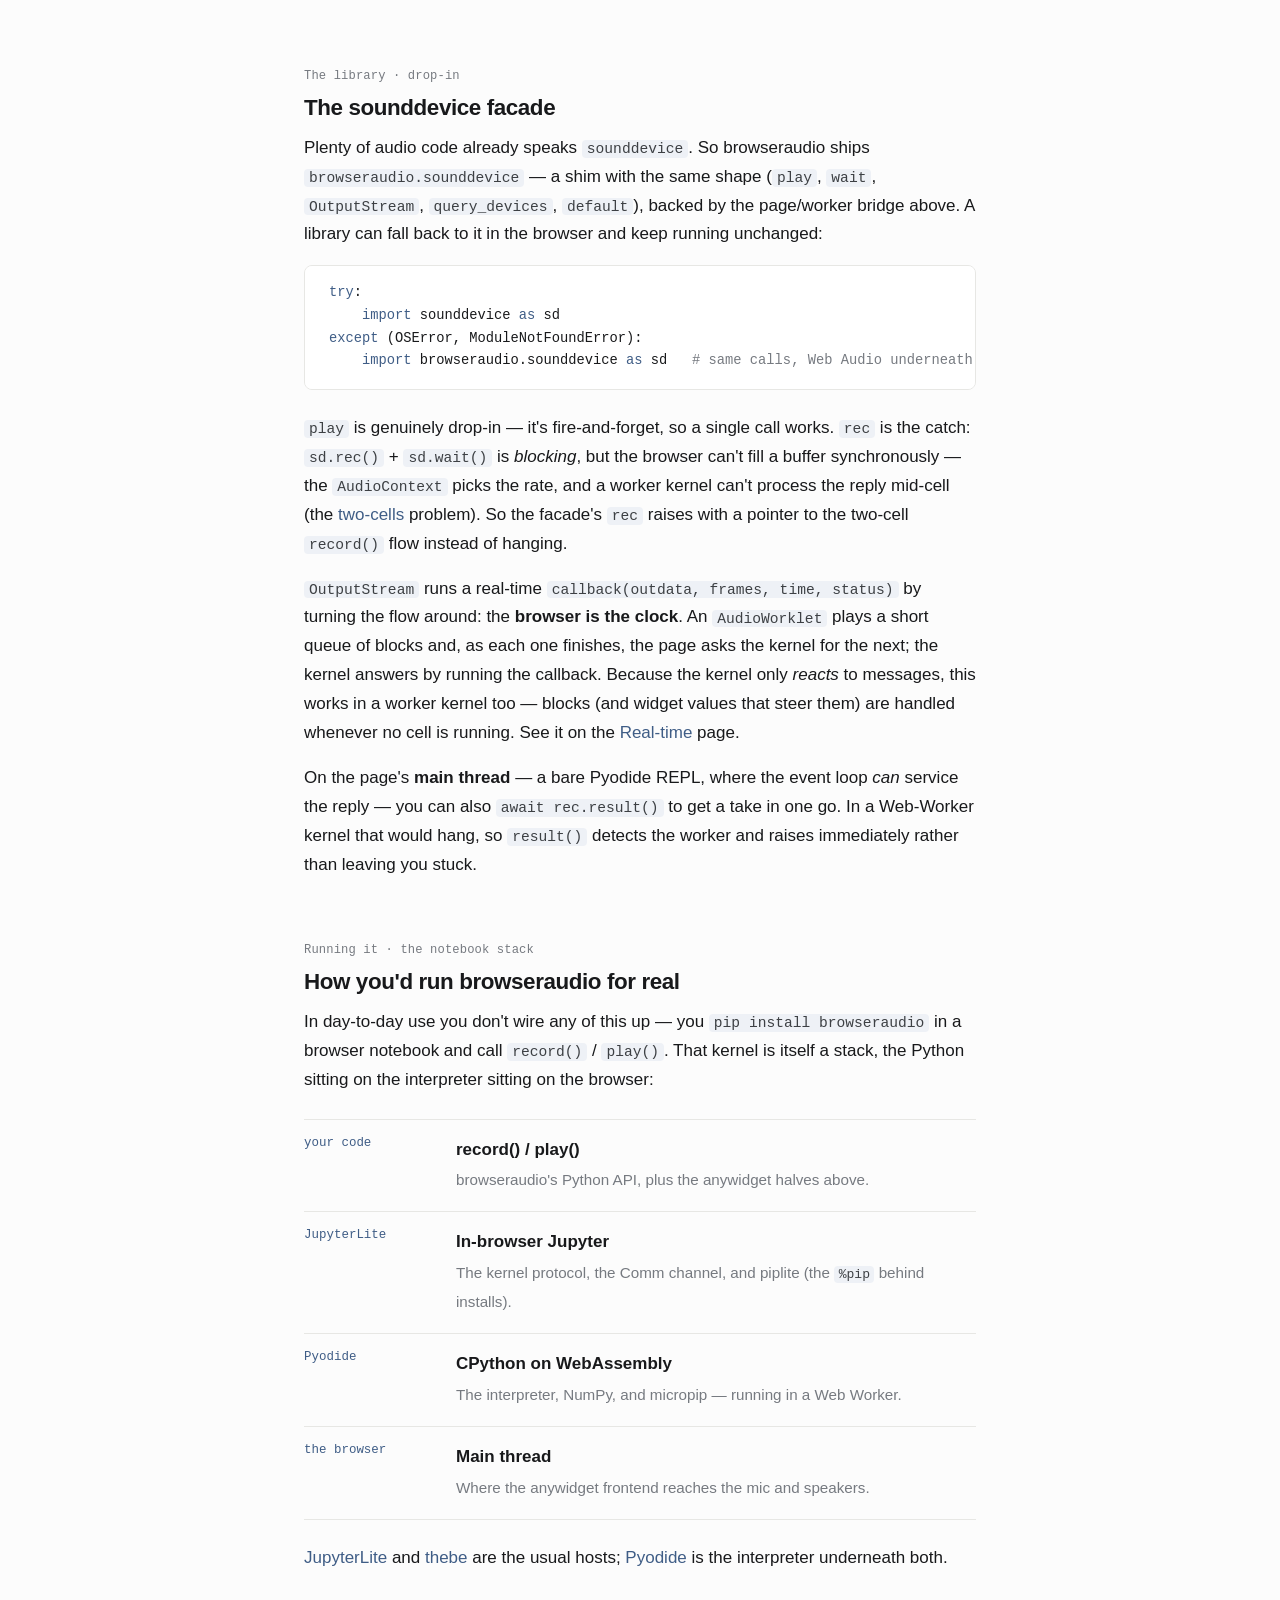
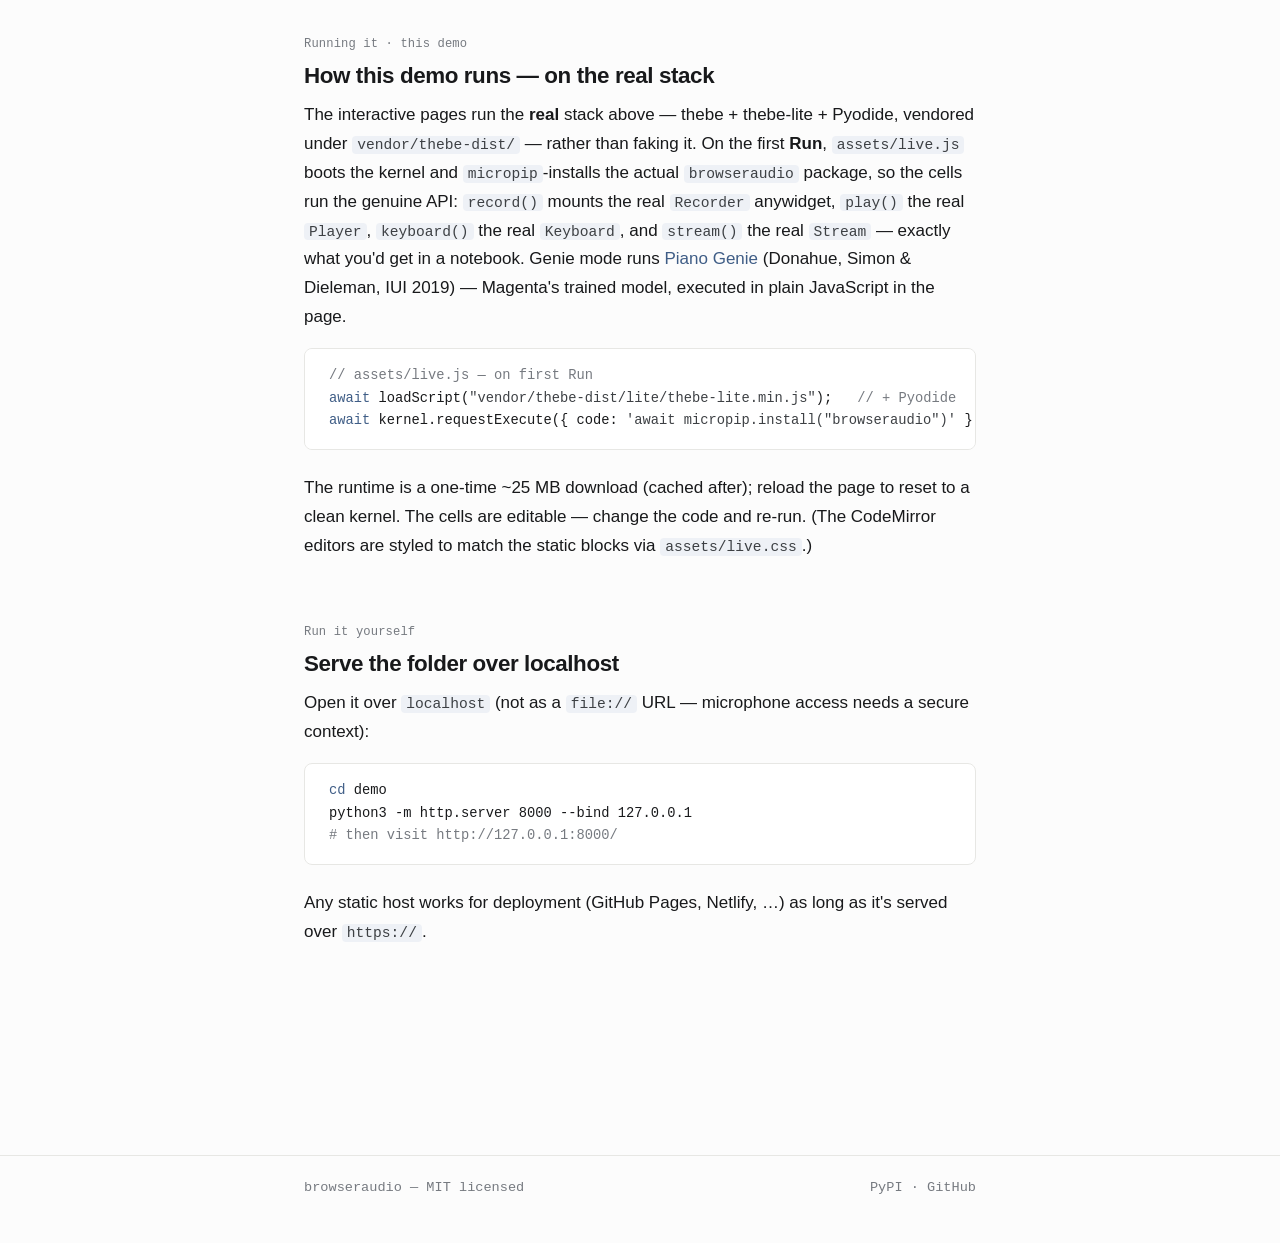
==== commit 2cec68c7: "docs + demo: genie mode, credits, start/stop README: genie mode section, Piano Genie citation (BibTe" ====
--- a/demo/how-it-works.html
+++ b/demo/how-it-works.html
@@ -159,7 +159,9 @@
       <code>record()</code> mounts the real <code>Recorder</code> anywidget,
       <code>play()</code> the real <code>Player</code>, <code>keyboard()</code> the real
       <code>Keyboard</code>, and <code>stream()</code> the real <code>Stream</code> — exactly
-      what you'd get in a notebook.
+      what you'd get in a notebook. Genie mode runs
+      <a href="https://magenta.tensorflow.org/pianogenie">Piano Genie</a> (Donahue, Simon &amp;
+      Dieleman, IUI 2019) — Magenta's trained model, executed in plain JavaScript in the page.
     </p>
     <pre class="code"><span class="c">// assets/live.js — on first Run</span>
 <span class="k">await</span> loadScript(<span class="s">"vendor/thebe-dist/lite/thebe-lite.min.js"</span>);   <span class="c">// + Pyodide</span>
--- a/demo/assets/style.css
+++ b/demo/assets/style.css
@@ -180,7 +180,8 @@
 .cell-code .c { color: var(--muted); }
 .cell-code .f { color: var(--ink); }
 
-/* browseraudio's own widget elements rendered into .cell-out */
+/* Plain widget outputs in .cell-out (ipywidgets buttons, <audio> players).
+   browseraudio's widgets render in a shadow root and style themselves. */
 .cell-out .jupyter-button, .cell-out button {
   display: inline-flex; align-items: center; gap: var(--s1);
   background: var(--accent); color: #fff; border: 0;
@@ -190,7 +191,6 @@
 .cell-out .jupyter-button:hover, .cell-out button:hover { background: var(--accent-strong); }
 .cell-out button[disabled] { opacity: 0.5; cursor: default; }
 .cell-out audio { display: block; width: 100%; margin-top: var(--s3); }
-.cell-out > span { font: 0.84rem var(--mono); color: var(--muted); margin-left: var(--s2); }
 
 /* ---------- Callout ---------- */
 .callout {
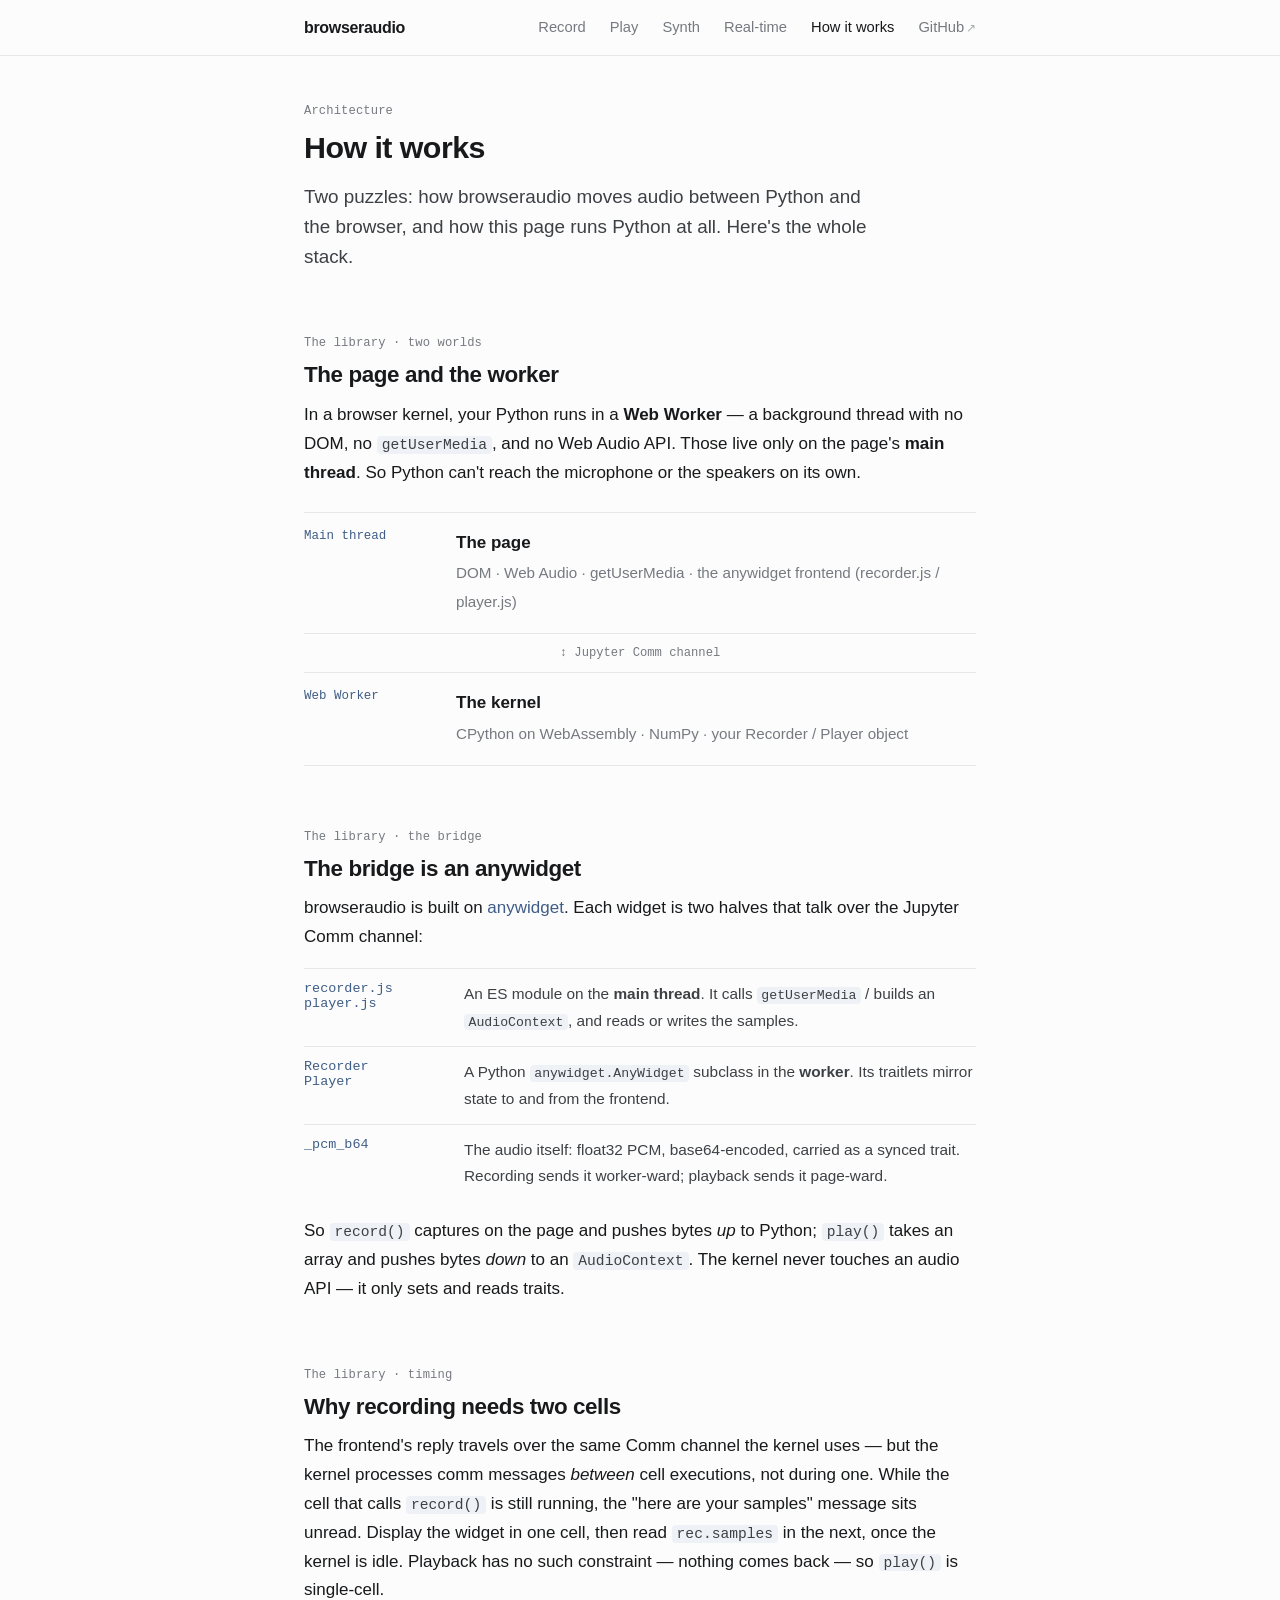
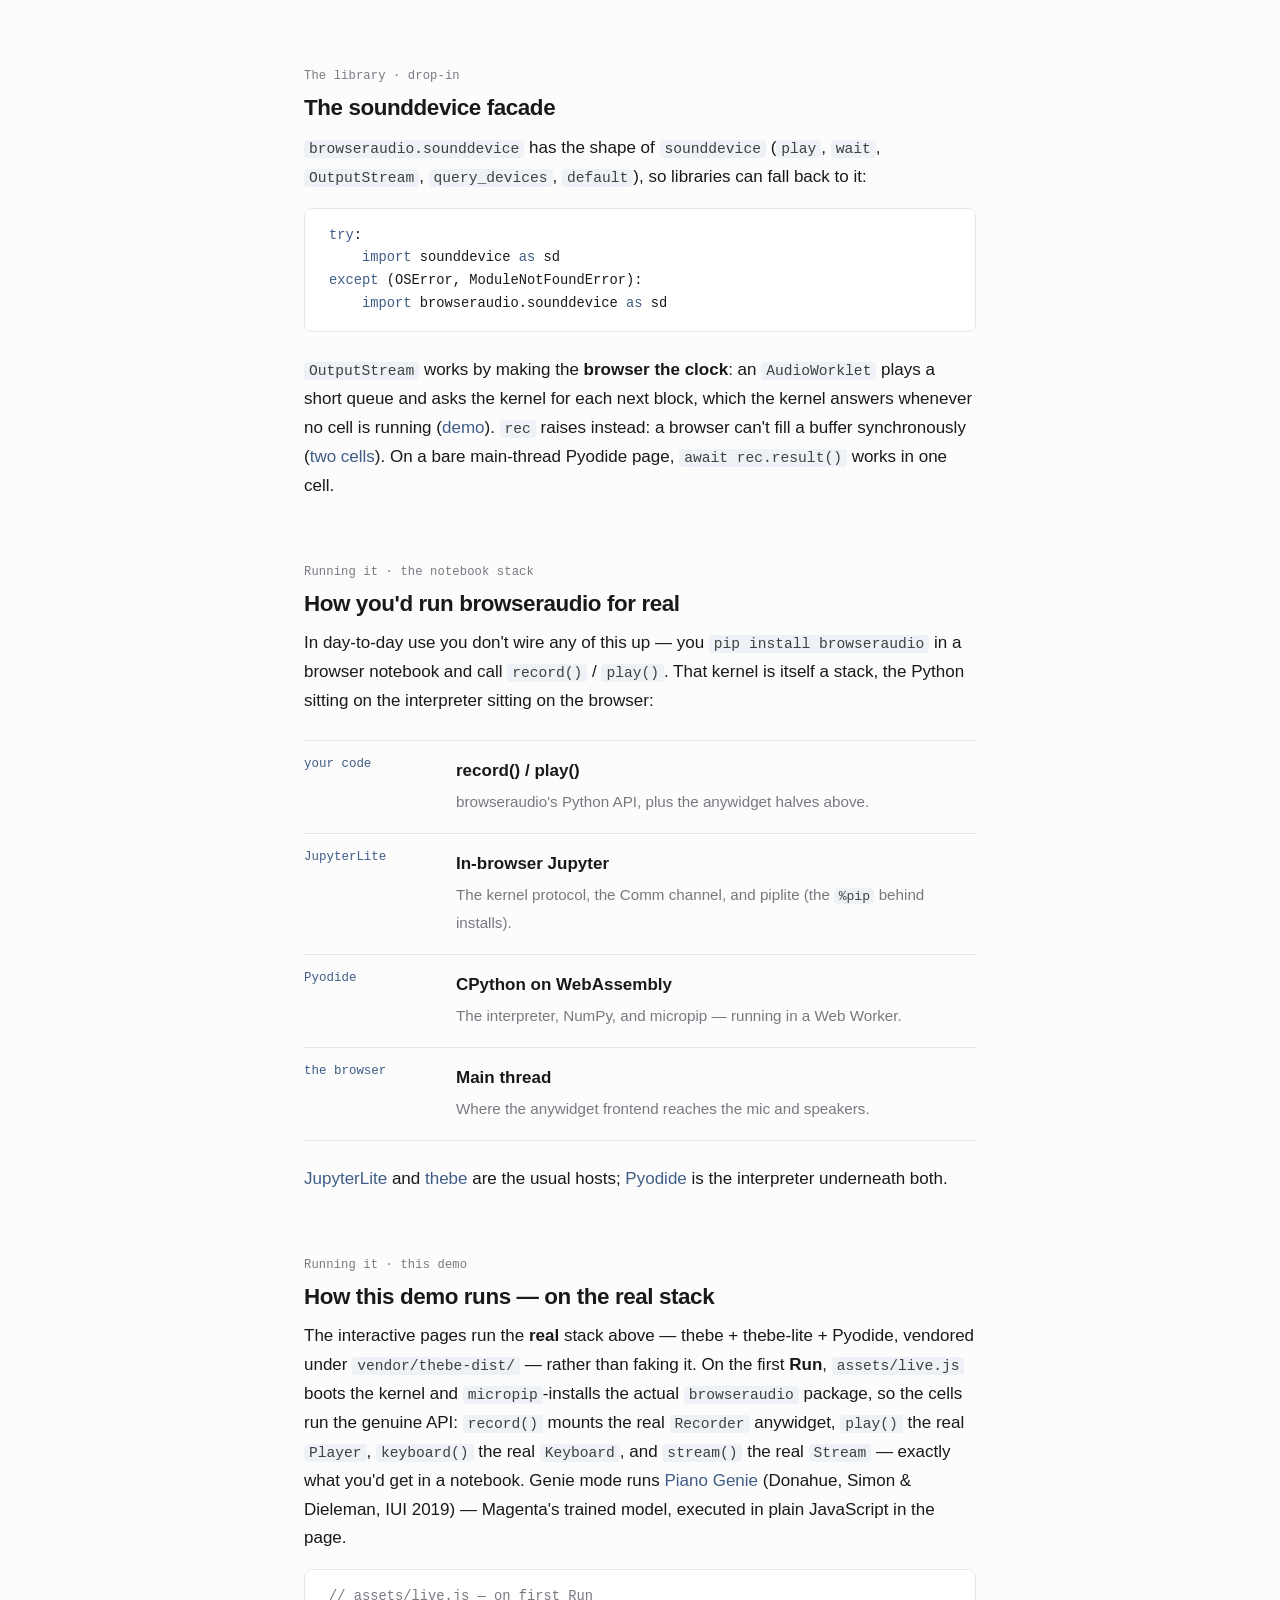
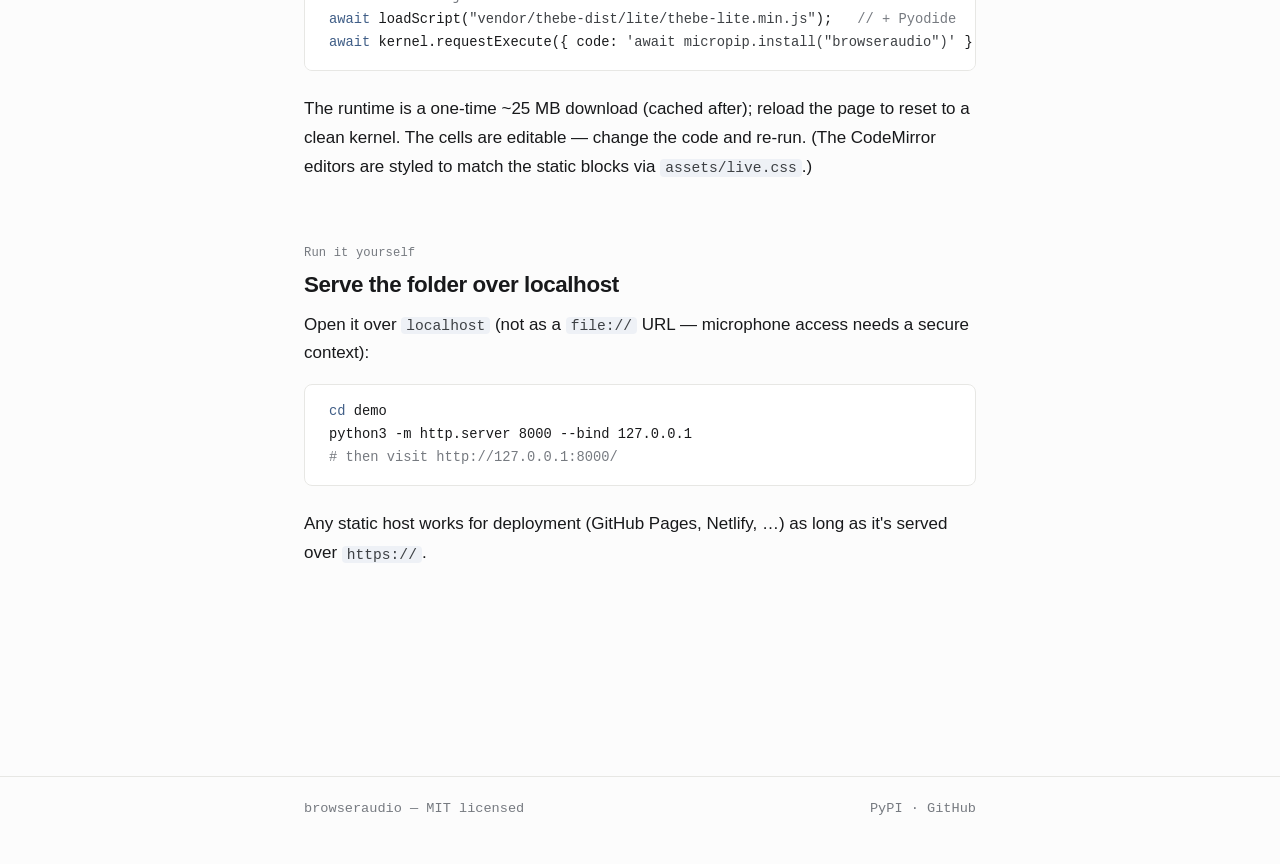
==== commit 0829dc89: "Trim the demo site: shorter prose, comments and README Co-Authored-By: Claude Opus 5.5 <noreply@anth" ====
--- a/demo/how-it-works.html
+++ b/demo/how-it-works.html
@@ -90,39 +90,22 @@
     <p class="label">The library · drop-in</p>
     <h2>The sounddevice facade</h2>
     <p>
-      Plenty of audio code already speaks
-      <a href="https://python-sounddevice.readthedocs.io"><code>sounddevice</code></a>. So
-      browseraudio ships <code>browseraudio.sounddevice</code> — a shim with the same shape
+      <code>browseraudio.sounddevice</code> has the shape of
+      <a href="https://python-sounddevice.readthedocs.io"><code>sounddevice</code></a>
       (<code>play</code>, <code>wait</code>, <code>OutputStream</code>, <code>query_devices</code>,
-      <code>default</code>),
-      backed by the page/worker bridge above. A library can fall back to it in the browser and
-      keep running unchanged:
+      <code>default</code>), so libraries can fall back to it:
     </p>
     <pre class="code"><span class="k">try</span>:
     <span class="k">import</span> sounddevice <span class="k">as</span> sd
 <span class="k">except</span> (OSError, ModuleNotFoundError):
-    <span class="k">import</span> browseraudio.sounddevice <span class="k">as</span> sd   <span class="c"># same calls, Web Audio underneath</span></pre>
+    <span class="k">import</span> browseraudio.sounddevice <span class="k">as</span> sd</pre>
     <p>
-      <code>play</code> is genuinely drop-in — it's fire-and-forget, so a single call works.
-      <code>rec</code> is the catch: <code>sd.rec()</code> + <code>sd.wait()</code> is
-      <em>blocking</em>, but the browser can't fill a buffer synchronously — the
-      <code>AudioContext</code> picks the rate, and a worker kernel can't process the reply
-      mid-cell (the <a href="#two-cells">two-cells</a> problem). So the facade's <code>rec</code>
-      raises with a pointer to the two-cell <code>record()</code> flow instead of hanging.
-    </p>
-    <p>
-      <code>OutputStream</code> runs a real-time <code>callback(outdata, frames, time, status)</code>
-      by turning the flow around: the <b>browser is the clock</b>. An <code>AudioWorklet</code>
-      plays a short queue of blocks and, as each one finishes, the page asks the kernel for the
-      next; the kernel answers by running the callback. Because the kernel only <em>reacts</em> to
-      messages, this works in a worker kernel too — blocks (and widget values that steer them) are
-      handled whenever no cell is running. See it on the <a href="realtime.html">Real-time</a> page.
-    </p>
-    <p>
-      On the page's <b>main thread</b> — a bare Pyodide REPL, where the event loop <em>can</em>
-      service the reply — you can also <code>await rec.result()</code> to get a take in one go. In
-      a Web-Worker kernel that would hang, so <code>result()</code> detects the worker and raises
-      immediately rather than leaving you stuck.
+      <code>OutputStream</code> works by making the <b>browser the clock</b>: an
+      <code>AudioWorklet</code> plays a short queue and asks the kernel for each next block,
+      which the kernel answers whenever no cell is running (<a href="realtime.html">demo</a>).
+      <code>rec</code> raises instead: a browser can't fill a buffer synchronously
+      (<a href="#two-cells">two cells</a>). On a bare main-thread Pyodide page,
+      <code>await rec.result()</code> works in one cell.
     </p>
   </section>
 
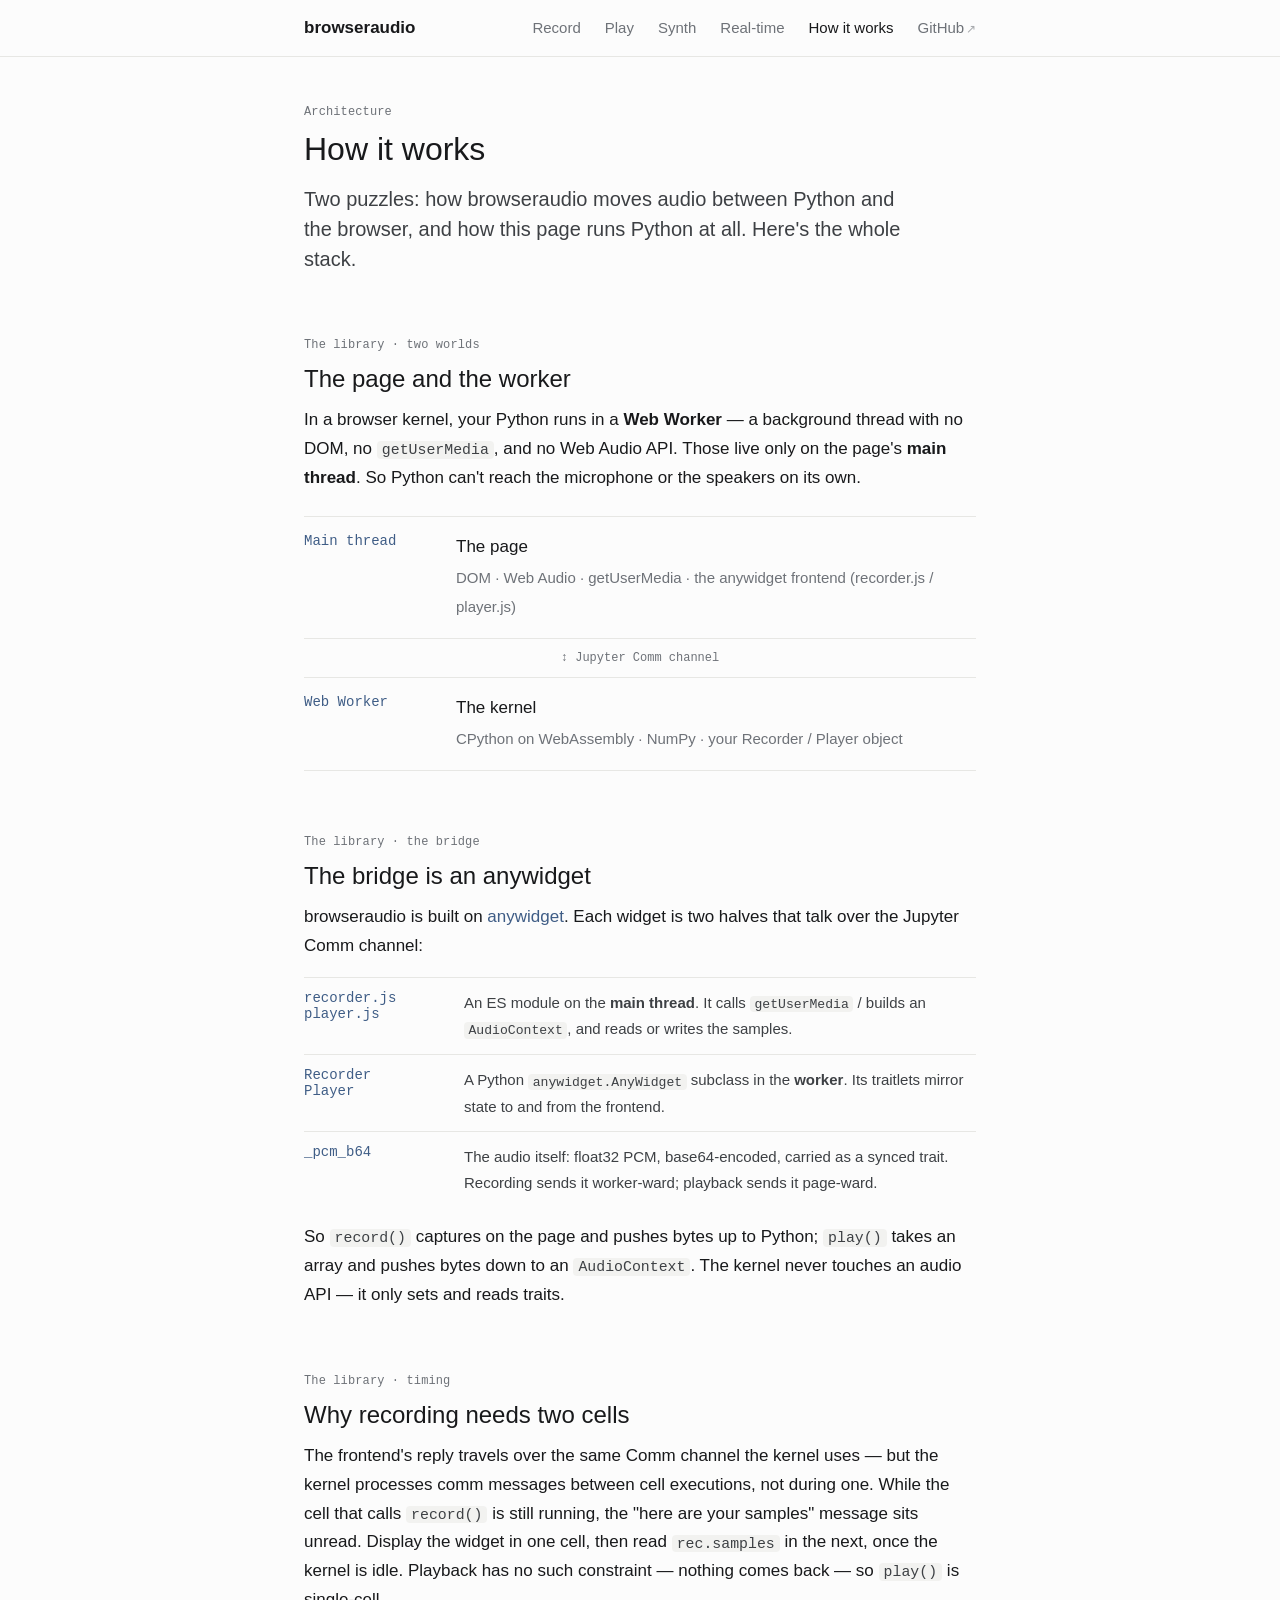
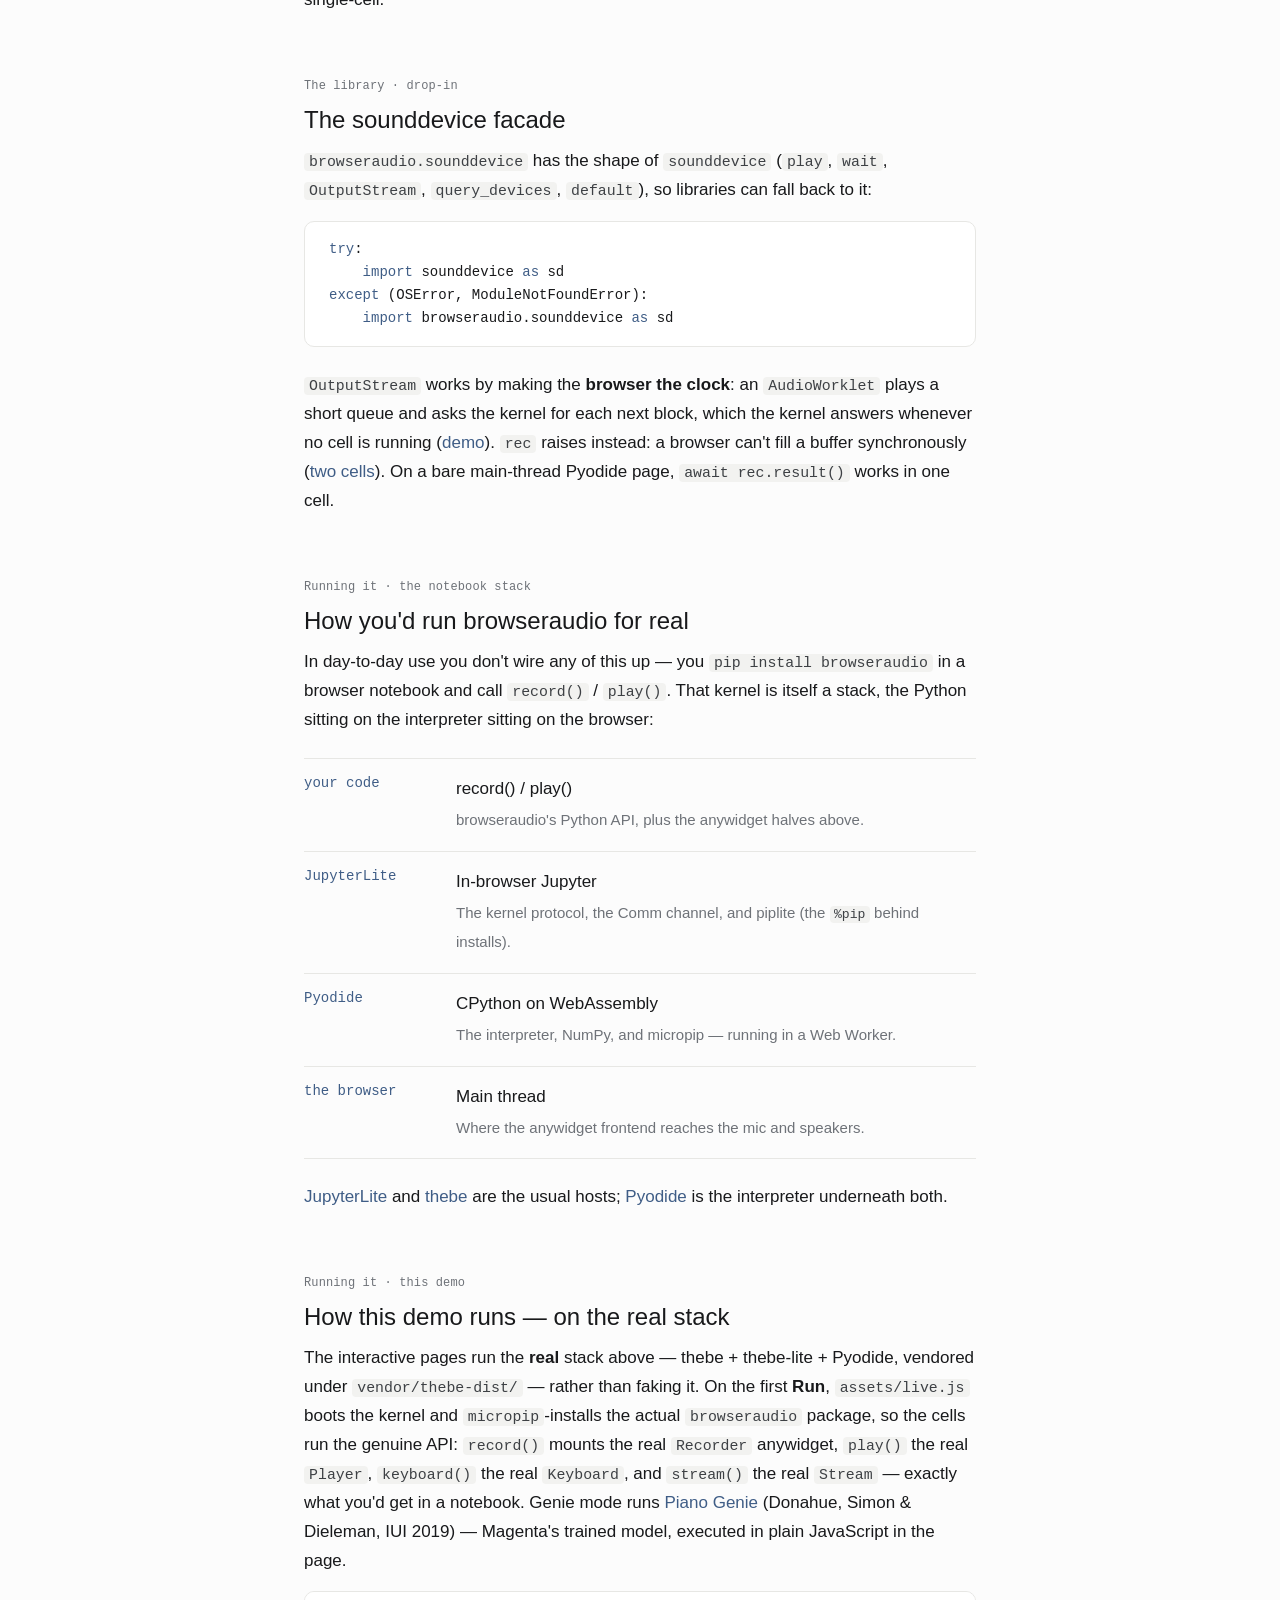
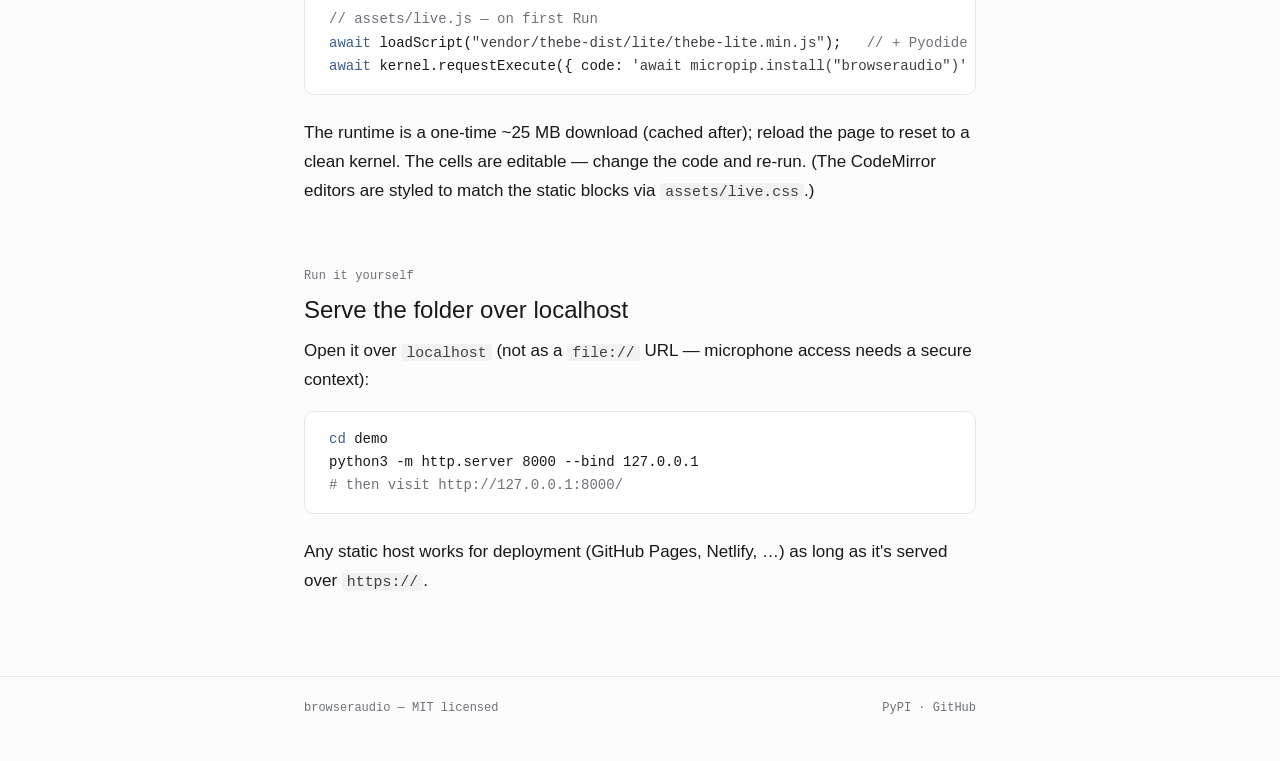
==== commit 75282e1b: "Polish the demo site: quieter type, one icon set, a phone menu, a hero take Design pass over demo/ (" ====
--- a/demo/how-it-works.html
+++ b/demo/how-it-works.html
@@ -6,18 +6,20 @@
 <title>How it works · browseraudio</title>
 <meta name="description" content="The architecture behind browseraudio: anywidget, the main-thread/worker bridge, the sounddevice facade, the JupyterLite / Pyodide notebook stack, and how the demo runs the real thebe + Pyodide kernel in the browser." />
 <link rel="stylesheet" href="assets/style.css" />
+<script src="assets/nav.js"></script>
 </head>
 <body>
 
 <nav class="nav">
   <div class="nav-inner wrap">
     <a class="brand" href="index.html">browseraudio</a>
-    <div class="nav-links">
+    <button class="nav-toggle" type="button" aria-expanded="false" aria-controls="nav-links"><span>Menu</span></button>
+    <div class="nav-links" id="nav-links">
       <a href="record.html">Record</a>
       <a href="play.html">Play</a>
       <a href="synth.html">Synth</a>
       <a href="realtime.html">Real-time</a>
-      <a href="how-it-works.html" class="active">How it works</a>
+      <a href="how-it-works.html" class="active" aria-current="page">How it works</a>
       <a class="ext" href="https://github.com/jiaweil6/browseraudio">GitHub</a>
     </div>
   </div>
--- a/demo/assets/style.css
+++ b/demo/assets/style.css
@@ -4,29 +4,48 @@
   /* color */
   --bg: #fcfcfc;
   --surface: #ffffff;
+  --raised: #f2f2f0;           /* inline code, menu hover */
   --ink: #18191b;
   --ink-soft: #3d4044;
-  --muted: #767a80;
+  --muted: #6e7278;            /* 4.7:1 on --bg */
   --faint: #e7e7e4;            /* hairline */
   --accent: #3f5d86;           /* quiet slate-blue */
   --accent-strong: #34507a;
   --accent-tint: #eef1f6;
-
-  /* spacing scale (8px base) */
+  --on-accent: #ffffff;
+  --ok: #4a8f5e;
+  --warn: #c08a3e;
+  --danger: #b4452f;
+
+  /* spacing scale (4px grid) */
   --s1: 4px; --s2: 8px; --s3: 12px; --s4: 16px;
   --s5: 24px; --s6: 32px; --s7: 48px; --s8: 64px; --s9: 96px;
+
+  /* type scale */
+  --t-meta: 0.75rem;           /* 12  labels, numbers, status */
+  --t-small: 0.875rem;         /* 14  code, buttons */
+  --t-ui: 0.9375rem;           /* 15  nav, descriptions, callouts */
+  --t-body: 1.0625rem;         /* 17  body */
+  --t-lead: 1.25rem;           /* 20  lead, step titles */
+  --t-h2: 1.5rem;              /* 24 */
+  --t-h1: 2rem;                /* 32 */
 
   /* type & layout */
   --sans: -apple-system, BlinkMacSystemFont, "Segoe UI", Roboto, Helvetica, Arial, sans-serif;
   --mono: ui-monospace, SFMono-Regular, "SF Mono", Menlo, Consolas, monospace;
   --measure: 45rem;            /* ~720px reading column */
-  --r: 8px;
+  --r: 10px;
+
+  /* motion */
+  --ease: cubic-bezier(0.22, 1, 0.36, 1);
+  --fast: 150ms;
 }
 
 @media (prefers-color-scheme: dark) {
   :root {
     --bg: #161719;
     --surface: #1b1d20;
+    --raised: #232528;
     --ink: #e9e9e6;
     --ink-soft: #c3c4c1;
     --muted: #8d9095;
@@ -34,6 +53,10 @@
     --accent: #8da7cc;
     --accent-strong: #a6bbda;
     --accent-tint: #20262f;
+    --on-accent: #161719;
+    --ok: #5fa874;
+    --warn: #d09a4e;
+    --danger: #e07a62;
   }
 }
 
@@ -43,89 +66,142 @@
   margin: 0;
   background: var(--bg);
   color: var(--ink);
-  font: 400 17px/1.7 var(--sans);
+  font: 400 var(--t-body)/1.7 var(--sans);
   -webkit-font-smoothing: antialiased;
 }
 
 /* ---------- Typography ---------- */
-h1, h2, h3 { color: var(--ink); font-weight: 600; line-height: 1.18; letter-spacing: -0.018em; }
-h1 { font-size: 1.9rem; margin: 0 0 var(--s4); }
-h2 { font-size: 1.4rem; margin: 0 0 var(--s3); }
-h3 { font-size: 1.05rem; margin: 0 0 var(--s2); letter-spacing: -0.01em; }
+h1, h2, h3 { color: var(--ink); font-weight: 500; line-height: 1.2; }
+h1 { font-size: var(--t-h1); line-height: 1.15; margin: 0 0 var(--s4); }
+h2 { font-size: var(--t-h2); line-height: 1.25; margin: 0 0 var(--s3); }
+h3 { font-size: var(--t-body); margin: 0 0 var(--s2); }
 p { margin: 0 0 var(--s4); }
-a { color: var(--accent); text-decoration: none; }
+a { color: var(--accent); text-decoration: none; transition: color var(--fast) var(--ease); }
 a:hover { color: var(--accent-strong); text-decoration: underline; text-underline-offset: 2px; }
 strong, b { font-weight: 600; }
-em { font-style: italic; }
+em { font-style: normal; color: var(--ink); font-weight: 500; }
+:focus-visible { outline: 2px solid var(--accent); outline-offset: 2px; }
 
 .label {
-  font: 0.76rem var(--mono); color: var(--muted); letter-spacing: 0.01em;
+  font: var(--t-meta) var(--mono); color: var(--muted); letter-spacing: 0.01em;
   margin: 0 0 var(--s3);
 }
-.lead { font-size: 1.18rem; line-height: 1.6; color: var(--ink-soft); max-width: 54ch; }
+.lead { font-size: var(--t-lead); line-height: 1.5; color: var(--ink-soft); max-width: 54ch; }
 .muted { color: var(--muted); }
-.mt7 { margin-top: var(--s7); }
 
 code:not([class]) {
-  font-family: var(--mono); font-size: 0.86em;
-  color: var(--ink-soft); background: var(--accent-tint);
+  font-family: var(--mono); font-size: 0.875em;
+  color: var(--ink-soft); background: var(--raised);
   padding: 0.06em 0.34em; border-radius: 4px;
 }
 
 /* ---------- Layout ---------- */
 .wrap { max-width: var(--measure); margin: 0 auto; padding-left: var(--s5); padding-right: var(--s5); }
-main { padding-top: var(--s7); padding-bottom: var(--s9); }
+main { padding-top: var(--s7); padding-bottom: var(--s8); }
 section { margin-top: var(--s8); }
 .rule { border: 0; border-top: 1px solid var(--faint); margin: var(--s7) 0; }
 
 /* ---------- Nav ---------- */
 .nav {
-  height: 56px;
   border-bottom: 1px solid var(--faint);
   position: sticky; top: 0; z-index: 50;
   background: color-mix(in srgb, var(--bg) 88%, transparent);
   backdrop-filter: saturate(140%) blur(8px);
 }
-.nav-inner { display: flex; align-items: center; gap: var(--s5); height: 100%; }
-.brand { color: var(--ink); font-weight: 600; letter-spacing: -0.02em; font-size: 1rem; }
-.brand:hover { text-decoration: none; }
+.nav-inner { display: flex; align-items: center; flex-wrap: wrap; column-gap: var(--s5); min-height: 56px; }
+.brand { color: var(--ink); font-weight: 600; font-size: var(--t-body); }
+.brand:hover { color: var(--ink); text-decoration: none; }
 .nav-links { display: flex; align-items: center; gap: var(--s5); margin-left: auto; }
-.nav-links a { color: var(--muted); font-size: 0.92rem; }
+.nav-links a { color: var(--muted); font-size: var(--t-ui); }
 .nav-links a:hover { color: var(--ink); text-decoration: none; }
 .nav-links a.active { color: var(--ink); }
 .nav-links .ext::after { content: "↗"; font-size: 0.8em; margin-left: 0.15em; opacity: 0.6; }
+.nav-toggle {
+  display: none; align-items: center; gap: var(--s2);
+  height: 32px; margin-left: auto; padding: 0 var(--s3);
+  background: none; border: 1px solid var(--faint); border-radius: 8px;
+  color: var(--ink); font: 400 var(--t-ui) var(--sans); cursor: pointer;
+  transition: background-color var(--fast) var(--ease);
+}
+.nav-toggle:hover { background: var(--raised); }
+.nav-toggle::before {
+  content: ""; width: 16px; height: 16px; flex: none; background: currentColor;
+  -webkit-mask: var(--i-menu) center / contain no-repeat; mask: var(--i-menu) center / contain no-repeat;
+}
+.nav.open .nav-toggle::before {
+  -webkit-mask-image: var(--i-close); mask-image: var(--i-close);
+}
+:root {
+  --i-menu: url("data:image/svg+xml,%3Csvg xmlns='http://www.w3.org/2000/svg' viewBox='0 0 24 24' fill='none' stroke='%23000' stroke-width='1.5' stroke-linecap='round'%3E%3Cpath d='M4 7h16M4 12h16M4 17h16'/%3E%3C/svg%3E");
+  --i-close: url("data:image/svg+xml,%3Csvg xmlns='http://www.w3.org/2000/svg' viewBox='0 0 24 24' fill='none' stroke='%23000' stroke-width='1.5' stroke-linecap='round'%3E%3Cpath d='M6 6l12 12M18 6L6 18'/%3E%3C/svg%3E");
+  /* the widget's own play glyph (browseraudio/static/ui.js), so one icon set */
+  --i-play: url("data:image/svg+xml,%3Csvg xmlns='http://www.w3.org/2000/svg' viewBox='0 0 12 12'%3E%3Cpath d='M2.5 1.2v9.6L10.6 6z'/%3E%3C/svg%3E");
+}
 
 /* ---------- Hero ---------- */
-.hero { padding-top: var(--s6); }
-.hero h1 { font-size: clamp(2.1rem, 4.6vw, 2.7rem); line-height: 1.08; margin-bottom: var(--s4); }
-.hero .lead { max-width: 38ch; }
-.cta { display: flex; gap: var(--s6); margin-top: var(--s6); font-size: 1.02rem; }
-.cta a { font-weight: 600; }
+.hero { padding-top: var(--s7); }
+.hero h1 {
+  font-size: clamp(2.25rem, 1.2rem + 4.4vw, 3.5rem);
+  line-height: 1.05; letter-spacing: -0.02em; margin-bottom: 20px;
+}
+.hero .lead { max-width: 36rem; }
+.cta { display: flex; gap: var(--s6); margin-top: var(--s6); font-size: var(--t-body); }
+.cta a { font-weight: 500; }
 .cta a .arr { color: var(--muted); font-weight: 400; }
-.cta a.secondary { color: var(--muted); font-weight: 500; }
+.cta a.secondary { color: var(--muted); font-weight: 400; }
+.cta a.secondary:hover { color: var(--ink); }
+
+/* The take: what record(3.0) hands back, drawn from the array */
+.take {
+  margin: var(--s7) 0 0; border: 1px solid var(--faint); border-radius: var(--r);
+  background: var(--surface); overflow: hidden;
+}
+.take-head {
+  display: flex; align-items: center; justify-content: space-between; gap: var(--s4);
+  min-height: 48px; padding: 0 var(--s4); border-bottom: 1px solid var(--faint);
+}
+.take code { padding: 0; background: none; border-radius: 0; }
+.take-head code { font: var(--t-small) var(--mono); color: var(--ink); }
+.take-head .f { color: var(--ink); }
+.take-head .n { color: var(--ink-soft); }
+.take-status { display: inline-flex; align-items: center; gap: var(--s2); font: var(--t-meta) var(--mono); color: var(--muted); white-space: nowrap; }
+.take-plot { padding: var(--s5) var(--s4) var(--s3); }
+.take-plot svg { display: block; width: 100%; height: 128px; overflow: visible; }
+.take-plot .grid { fill: none; stroke: var(--faint); stroke-width: 1; vector-effect: non-scaling-stroke; }
+.take-plot .peak { fill: var(--accent); opacity: 0.32; }
+.take-plot .rms { fill: var(--accent); }
+.take-axis { position: relative; height: 16px; margin-top: var(--s2); font: var(--t-meta)/16px var(--mono); color: var(--muted); }
+.take-axis span { position: absolute; top: 0; transform: translateX(-50%); white-space: nowrap; }
+.take-axis span:first-child { transform: none; }
+.take-axis span:last-child { transform: translateX(-100%); }
+.take-foot {
+  display: flex; flex-wrap: wrap; align-items: baseline; column-gap: var(--s3); row-gap: var(--s1);
+  padding: var(--s3) var(--s4); border-top: 1px solid var(--faint);
+  font: var(--t-meta) var(--mono); color: var(--muted);
+}
+.take-foot code { font: inherit; color: var(--ink); }
 
 /* ---------- Numbered index (features / steps) ---------- */
 .index { margin: var(--s6) 0; border-top: 1px solid var(--faint); }
 .index .row {
-  display: grid; grid-template-columns: 2.4rem 9.5rem 1fr auto;
+  display: grid; grid-template-columns: 2.5rem 9.5rem 1fr auto;
   gap: var(--s4); align-items: baseline;
   padding: var(--s4) 0; border-bottom: 1px solid var(--faint);
   color: var(--ink);
 }
 a.row:hover { text-decoration: none; }
 a.row:hover .name { color: var(--accent-strong); }
-a.row:hover .arr { transform: translateX(3px); }
-.index .num { font: 0.82rem var(--mono); color: var(--muted); }
-.index .name { font-weight: 600; }
-.index .desc { color: var(--ink-soft); font-size: 0.97rem; }
-.index .arr { color: var(--muted); transition: transform .12s ease; }
-.index .row.soon { color: var(--muted); }
-.index .row.soon .name { color: var(--muted); font-weight: 500; }
-.tag { font: 0.7rem var(--mono); color: var(--muted); border: 1px solid var(--faint); padding: 0.05rem 0.4rem; border-radius: 999px; margin-left: var(--s2); }
-
-/* ---------- Section heading ---------- */
-.head { margin-bottom: var(--s5); }
-.head h2 { margin-bottom: var(--s2); }
+a.row:hover .arr { color: var(--ink); transform: translateX(4px); }
+.index .num { font: var(--t-meta) var(--mono); color: var(--muted); }
+.index .name { font-weight: 500; transition: color var(--fast) var(--ease); }
+.index .desc { color: var(--ink-soft); font-size: var(--t-ui); }
+.index .arr { color: var(--muted); transition: transform var(--fast) var(--ease), color var(--fast) var(--ease); }
+
+/* ---------- Play icon on run buttons ---------- */
+.run::before, .run-all::before {
+  content: ""; width: 12px; height: 12px; flex: none; background: currentColor;
+  -webkit-mask: var(--i-play) center / contain no-repeat; mask: var(--i-play) center / contain no-repeat;
+}
 
 /* ---------- Run bar ---------- */
 .runbar {
@@ -134,18 +210,22 @@
   border-top: 1px solid var(--faint); border-bottom: 1px solid var(--faint);
 }
 .run-all {
+  display: inline-flex; align-items: center; gap: var(--s2);
   background: none; border: 0; padding: 0; cursor: pointer;
-  color: var(--accent); font: 600 0.92rem var(--sans);
+  color: var(--accent); font: 500 var(--t-ui) var(--sans);
+  transition: color var(--fast) var(--ease), transform var(--fast) var(--ease);
 }
 .run-all:hover { color: var(--accent-strong); text-decoration: underline; text-underline-offset: 2px; }
-.runbar .status { margin-left: auto; display: inline-flex; align-items: center; gap: var(--s2); font: 0.82rem var(--mono); color: var(--muted); }
-.dot { width: 7px; height: 7px; border-radius: 999px; background: #4a8f5e; }
-.dot.busy { background: #c08a3e; }
+.run-all:active { transform: scale(0.97); }
+.run-all[disabled] { opacity: 0.45; cursor: default; text-decoration: none; }
+.runbar .status { margin-left: auto; display: inline-flex; align-items: center; gap: var(--s2); font: var(--t-meta) var(--mono); color: var(--muted); }
+.dot { width: 8px; height: 8px; flex: none; border-radius: 50%; background: var(--ok); }
+.dot.busy { background: var(--warn); }
 
 /* ---------- Editor cells ---------- */
 .step-h { display: flex; align-items: baseline; gap: var(--s3); margin: var(--s7) 0 var(--s2); }
-.step-h .n { font: 0.82rem var(--mono); color: var(--muted); }
-.step-h h2 { font-size: 1.18rem; margin: 0; }
+.step-h .n { font: var(--t-meta) var(--mono); color: var(--muted); }
+.step-h h2 { font-size: var(--t-lead); line-height: 1.3; margin: 0; }
 
 .cell { margin: var(--s4) 0 var(--s5); border: 1px solid var(--faint); border-radius: var(--r); overflow: hidden; background: var(--surface); }
 .cell-head {
@@ -153,24 +233,28 @@
   padding: var(--s2) var(--s2) var(--s2) var(--s4);
   border-bottom: 1px solid var(--faint);
 }
-.cell-head .lang { font: 0.74rem var(--mono); color: var(--muted); }
+.cell-head .lang { font: var(--t-meta) var(--mono); color: var(--muted); }
 .run {
+  display: inline-flex; align-items: center; gap: var(--s2);
+  height: 28px; padding: 0 var(--s2); border-radius: 4px;
   background: none; border: 0; cursor: pointer; color: var(--accent);
-  font: 600 0.82rem var(--sans); padding: var(--s1) var(--s2); border-radius: 6px;
+  font: 500 var(--t-small) var(--sans);
+  transition: background-color var(--fast) var(--ease), color var(--fast) var(--ease), transform var(--fast) var(--ease);
 }
 .run:hover { background: var(--accent-tint); color: var(--accent-strong); }
-.run:active { transform: translateY(1px); }
+.run:active { transform: scale(0.97); }
 .run[disabled] { opacity: 0.45; cursor: default; }
+.run[disabled]:hover { background: none; }
 .cell-code {
   margin: 0; padding: var(--s4); overflow-x: auto;
-  font: 0.875rem/1.7 var(--mono); color: var(--ink);
+  font: var(--t-small)/1.7 var(--mono); color: var(--ink);
 }
 .cell-out { padding: var(--s4); border-top: 1px solid var(--faint); background: var(--bg); }
 .cell-out::before {
   content: "output"; display: block; margin-bottom: var(--s3);
-  font: 0.7rem var(--mono); letter-spacing: 0.04em; color: var(--muted);
-}
-.cell-out .result { margin: 0; font: 0.85rem/1.6 var(--mono); white-space: pre-wrap; color: var(--ink); }
+  font: var(--t-meta) var(--mono); letter-spacing: 0.01em; color: var(--muted);
+}
+.cell-out .result { margin: 0; font: var(--t-small)/1.6 var(--mono); white-space: pre-wrap; color: var(--ink); }
 .cell-out .muted { color: var(--muted); }
 
 /* Python syntax highlight (hand-tagged, restrained) */
@@ -180,29 +264,40 @@
 .cell-code .c { color: var(--muted); }
 .cell-code .f { color: var(--ink); }
 
-/* Plain widget outputs in .cell-out (ipywidgets buttons, <audio> players).
-   browseraudio's widgets render in a shadow root and style themselves. */
+/* Plain widget outputs in .cell-out (ipywidgets buttons, <audio> players). */
 .cell-out .jupyter-button, .cell-out button {
   display: inline-flex; align-items: center; gap: var(--s1);
-  background: var(--accent); color: #fff; border: 0;
-  padding: var(--s2) var(--s4); border-radius: 7px;
-  font: 600 0.9rem var(--sans); cursor: pointer;
+  background: var(--accent); color: var(--on-accent); border: 0;
+  height: 36px; padding: 0 var(--s4); border-radius: 8px;
+  font: 500 var(--t-small) var(--sans); cursor: pointer;
+  transition: background-color var(--fast) var(--ease);
 }
 .cell-out .jupyter-button:hover, .cell-out button:hover { background: var(--accent-strong); }
 .cell-out button[disabled] { opacity: 0.5; cursor: default; }
 .cell-out audio { display: block; width: 100%; margin-top: var(--s3); }
+
+/* browseraudio's own widgets render in a shadow root and style themselves.
+   Rules on the host beat their :host defaults, so they take the page's palette. */
+.browseraudio-widget {
+  --ba-accent: var(--accent);
+  --ba-accent-fg: var(--on-accent);
+  --ba-ok: var(--ok);
+  --ba-warn: var(--warn);
+  --ba-danger: var(--danger);
+  --ba-mono: var(--mono);
+}
 
 /* ---------- Callout ---------- */
 .callout {
   margin: var(--s5) 0; padding: var(--s1) 0 var(--s1) var(--s4);
   border-left: 2px solid var(--faint); color: var(--ink-soft);
-  font-size: 0.96rem; line-height: 1.6;
+  font-size: var(--t-ui); line-height: 1.6;
 }
 .callout b { color: var(--ink); }
 
 /* ---------- Static code block ---------- */
 .code {
-  font: 0.86rem/1.65 var(--mono); color: var(--ink);
+  font: var(--t-small)/1.65 var(--mono); color: var(--ink);
   background: var(--surface); border: 1px solid var(--faint); border-radius: var(--r);
   padding: var(--s4) var(--s5); overflow-x: auto; margin: var(--s4) 0 var(--s5);
 }
@@ -216,38 +311,56 @@
   display: grid; grid-template-columns: 8.5rem 1fr; gap: var(--s4);
   padding: var(--s4) 0; border-bottom: 1px solid var(--faint);
 }
-.layer .badge { font: 0.78rem var(--mono); color: var(--accent); }
-.layer .desc b { display: block; margin-bottom: 2px; }
-.layer .desc span { color: var(--muted); font-size: 0.95rem; }
+.layer .badge { font: var(--t-small) var(--mono); color: var(--accent); }
+.layer .desc b { display: block; margin-bottom: 2px; font-weight: 500; }
+.layer .desc span { color: var(--muted); font-size: var(--t-ui); }
 .split-note {
-  padding: var(--s3) 0; font: 0.76rem var(--mono); color: var(--muted);
+  padding: var(--s3) 0; font: var(--t-meta) var(--mono); color: var(--muted);
   text-align: center; border-bottom: 1px solid var(--faint);
 }
 
 /* ---------- Definition list ---------- */
 .dl { margin: var(--s4) 0; }
 .dl div { display: grid; grid-template-columns: 9rem 1fr; gap: var(--s4); padding: var(--s3) 0; border-top: 1px solid var(--faint); }
-.dl dt { margin: 0; font: 0.84rem var(--mono); color: var(--accent); }
-.dl dd { margin: 0; color: var(--ink-soft); font-size: 0.96rem; }
+.dl dt { margin: 0; font: var(--t-small) var(--mono); color: var(--accent); }
+.dl dd { margin: 0; color: var(--ink-soft); font-size: var(--t-ui); }
 
 /* ---------- Footer ---------- */
-footer { margin-top: var(--s9); border-top: 1px solid var(--faint); }
+footer { border-top: 1px solid var(--faint); }
 footer .wrap {
   display: flex; justify-content: space-between; gap: var(--s4); flex-wrap: wrap;
   padding-top: var(--s5); padding-bottom: var(--s7);
-  font: 0.85rem var(--mono); color: var(--muted);
+  font: var(--t-meta) var(--mono); color: var(--muted);
 }
 footer a { color: var(--muted); }
 footer a:hover { color: var(--ink); }
 
 /* ---------- Responsive ---------- */
 @media (max-width: 640px) {
+  .wrap { padding-left: var(--s4); padding-right: var(--s4); }
+  .hero { padding-top: var(--s5); }
   .index .row { grid-template-columns: 2rem 1fr; row-gap: var(--s1); }
   .index .desc { grid-column: 2; }
   .index .arr { display: none; }
   .layer { grid-template-columns: 1fr; gap: var(--s1); }
   .dl div { grid-template-columns: 1fr; gap: var(--s1); }
   .cta { flex-direction: column; gap: var(--s3); }
-  .nav-links { gap: var(--s4); }
-  .nav-links a:not(.active):not(.ext) { display: none; }
-}
+  .take-plot svg { height: 96px; }
+
+  /* Links collapse into the Menu button (nav.js); without script they wrap. */
+  .nav-links { flex-wrap: wrap; column-gap: var(--s4); row-gap: 0; padding-bottom: var(--s2); }
+  .js .nav-toggle { display: inline-flex; }
+  .js .nav-links {
+    display: none; position: absolute; top: 100%; left: 0; right: 0;
+    flex-direction: column; align-items: stretch; gap: 0; margin: 0;
+    padding: var(--s2) var(--s4) var(--s4);
+    background: var(--bg); border-bottom: 1px solid var(--faint);
+  }
+  .js .nav.open .nav-links { display: flex; }
+  .js .nav-links a { display: flex; align-items: center; height: 44px; font-size: var(--t-body); }
+  .js .nav-links a + a { border-top: 1px solid var(--faint); }
+}
+
+@media (prefers-reduced-motion: reduce) {
+  *, *::before { transition: none !important; }
+}
